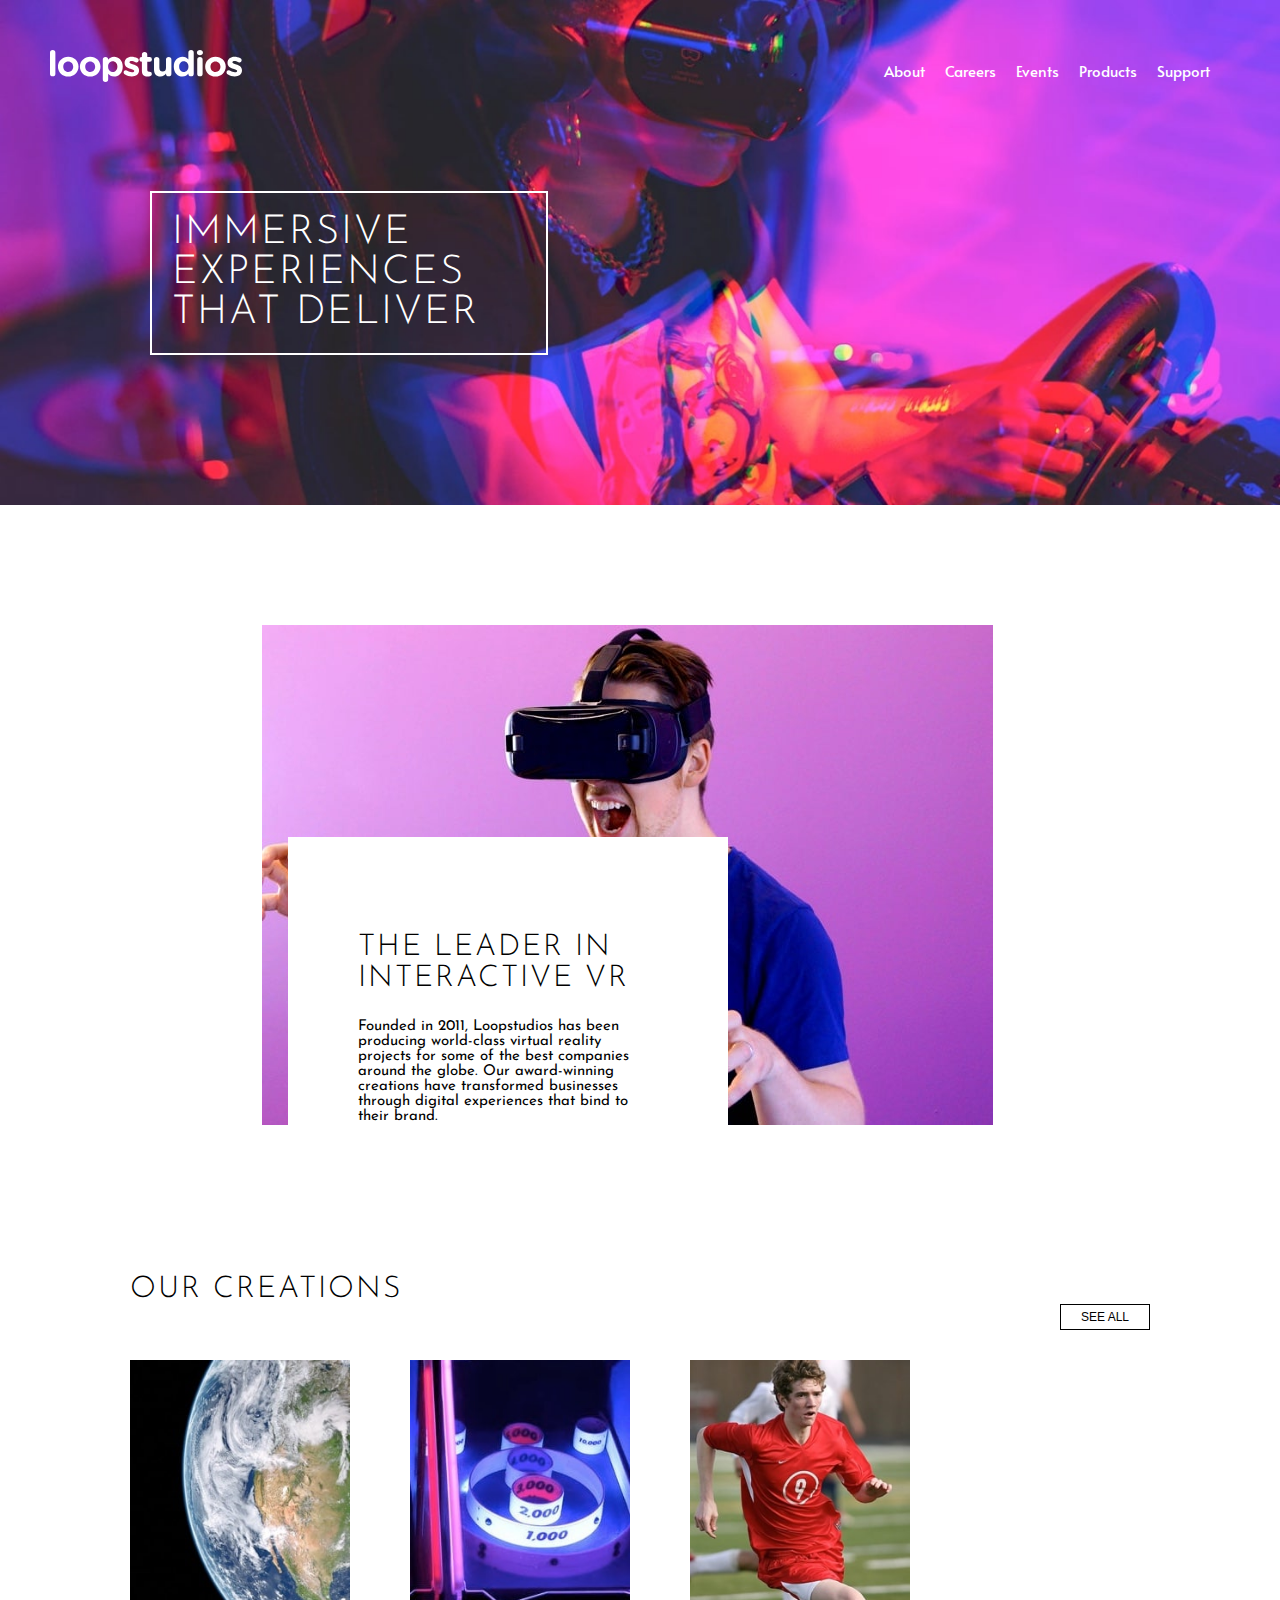
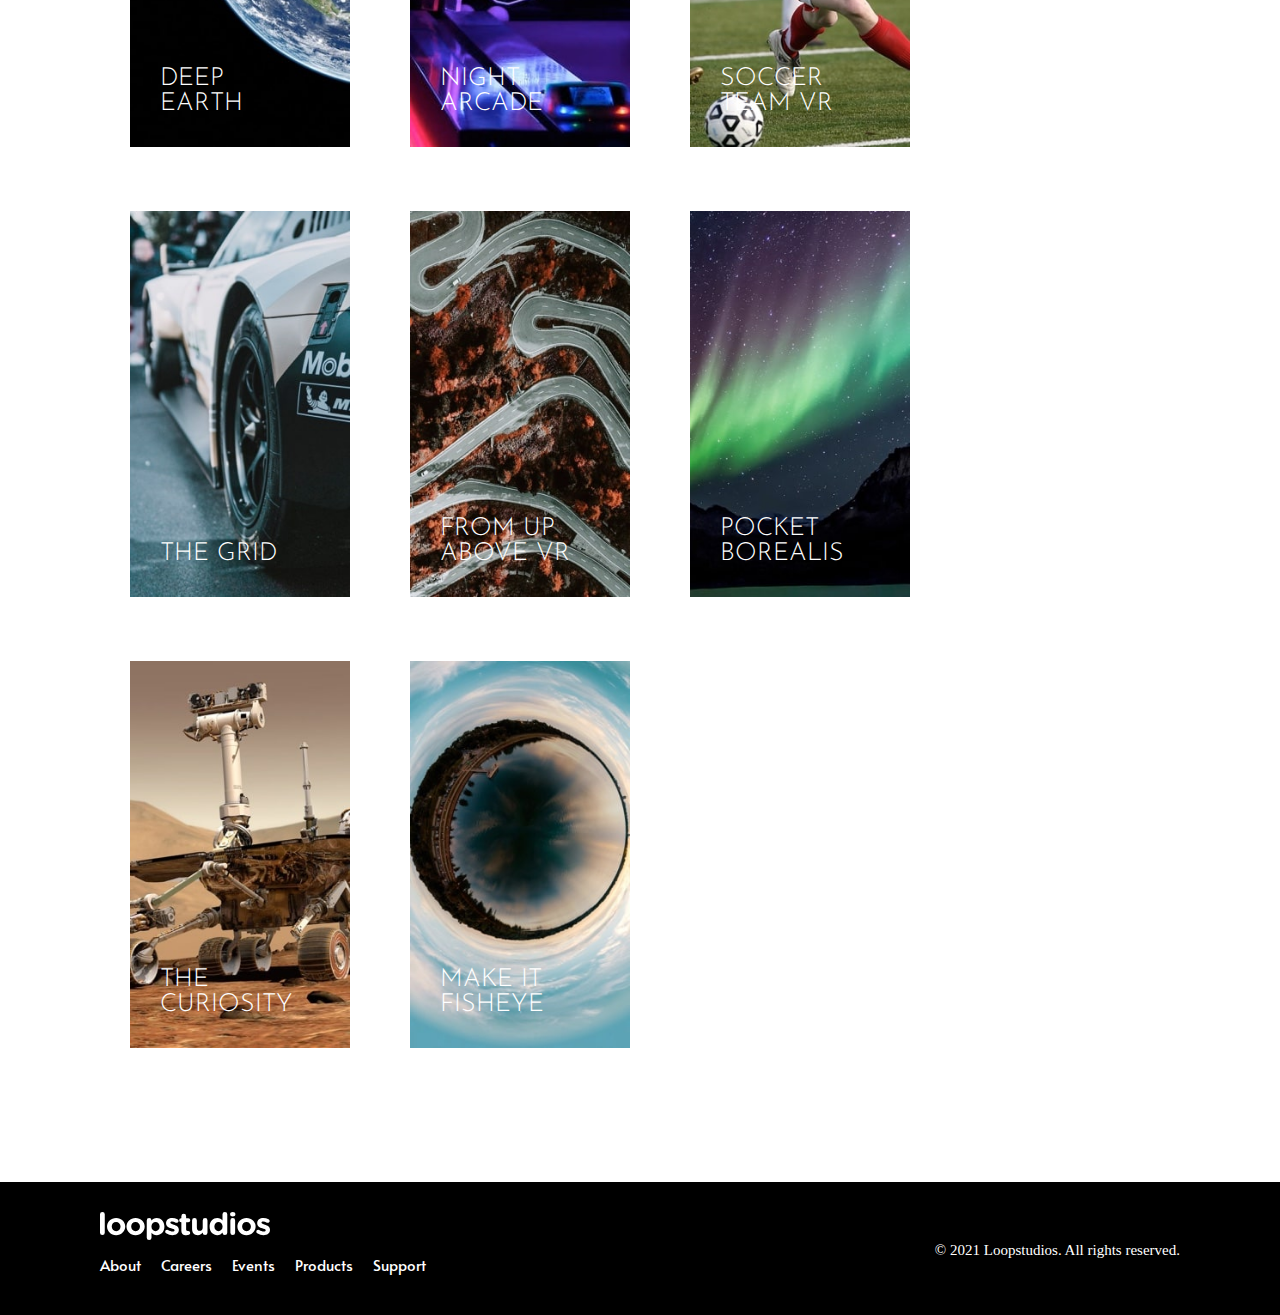
==== landing_page/main/index.html @ ea855089 "Landing page main design done" ====
<!DOCTYPE html>
<html lang="en">

<head>
  <meta charset="UTF-8">
  <meta name="viewport" content="width=device-width, initial-scale=1.0">
  <!-- displays site properly based on user's device -->

  <link rel="icon" type="image/png" sizes="32x32" href="./images/favicon-32x32.png">

  <link rel="stylesheet" href="styles.css">

  <title>Frontend Mentor | Loopstudios landing page</title>

</head>

<body>
  <header class="main-header">
    <nav>
      <div class="header-logo-image-wrapper">
        <img src="../main/images/logo.svg" alt="logo">
      </div>
      <ul>
        <li><a href="#">About</a></li>
        <li><a href="#">Careers</a></li>
        <li><a href="#">Events</a></li>
        <li><a href="#">Products</a></li>
        <li><a href="#">Support</a></li>
      </ul>
    </nav>
    <h1>Immersive experiences that deliver</h1>
  </header>

  <main class="main-main">
    <section class="leader-section">
      <div class="leader-section-image-wrapper">
        <img src="../main/images/desktop/image-interactive.jpg" alt="interactive">
      </div>
      <div class="leader-section-content">
        <h2>The leader in interactive VR</h2>
        <p> Founded in 2011, Loopstudios has been producing world-class virtual reality
          projects for some of the best companies around the globe. Our award-winning
          creations have transformed businesses through digital experiences that bind
          to their brand.
        </p>
      </div>
    </section>

    <section class="creations-section">
      <header class="section-header">
        <h2>Our creations</h2>
        <button>See all</button>
      </header>
      <main>
        <article class="creations-section-article">
          <h3>Deep earth</h3>
          <div class="article-image-wrapper">
            <img src="../main/images/desktop/image-deep-earth.jpg" alt="deep-earth">
          </div>
        </article>
        <article class="creations-section-article">
          <h3>Night arcade</h3>
          <div class="article-image-wrapper">
            <img src="../main/images/desktop/image-night-arcade.jpg" alt="night-arcade">
          </div>
        </article>
        <article class="creations-section-article">
          <h3>Soccer team VR</h3>
          <div class="article-image-wrapper">
            <img src="../main/images/desktop/image-soccer-team.jpg" alt="soccer-team">
          </div>
        </article>
        <article class="creations-section-article">
          <h3>The grid</h3>
          <div class="article-image-wrapper">
            <img src="../main/images/desktop/image-grid.jpg" alt="grid">
          </div>
        </article>
        <article class="creations-section-article">
          <h3>From up above VR</h3>
          <div class="article-image-wrapper">
            <img src="../main/images/desktop/image-from-above.jpg" alt="from-above">
          </div>
        </article>
        <article class="creations-section-article">
          <h3>Pocket borealis</h3>
          <div class="article-image-wrapper">
            <img src="../main/images/desktop/image-pocket-borealis.jpg" alt="pocket-borealis">
          </div>
        </article>
        <article class="creations-section-article">
          <h3>The curiosity</h3>
          <div class="article-image-wrapper">
            <img src="../main/images/desktop/image-curiosity.jpg" alt="image-curiosity">
          </div>
        </article>
        <article class="creations-section-article">
          <h3>Make it fisheye</h3>
          <div class="article-image-wrapper">
            <img src="../main/images/desktop/image-fisheye.jpg" alt="fisheye">
          </div>
        </article>
      </main>
    </section>
  </main>

  <footer>
    <div class="footer-left">
      <div class="footer-logo-image-wrapper">
        <img src="../main/images/logo.svg" alt="logo">
      </div>
      <nav>
        <ul>
          <li><a href="#">About</a></li>
          <li><a href="#">Careers</a></li>
          <li><a href="#">Events</a></li>
          <li><a href="#">Products</a></li>
          <li><a href="#">Support</a></li>
        </ul>
      </nav>
    </div>

    <div class="footer-right">
      <ul>
        <li><i class="fa-brands fa-facebook-square"></i></li>
        <li><i class="fa-brands fa-twitter"></i></li>
        <li><i class="fa-brands fa-pinterest"></i></li>
        <li><i class="fa-brands fa-instagram"></i></li>
      </ul>
      <p>© 2021 Loopstudios. All rights reserved.</p>
    </div>

  </footer>

</body>

</html>
---- landing_page/main/styles.css ----
@import url('https://fonts.googleapis.com/css2?family=Alata&family=Josefin+Sans:wght@300&display=swap');

body {
    font-size: 15px;
    margin: 0;
}

.main-main {
    margin: 100px;
}

/* HEADER */

.main-header {
    background-image: url('../main/images/desktop/image-hero.jpg');
    background-repeat: no-repeat;
    background-size: cover;
    color: #ffffff;
    padding: 50px;
}

nav {
    display: flex;
    justify-content: space-between;
    font-family: 'Alata', sans-serif;
}

nav ul {
    margin: 0;
    list-style-type: none;
    display: flex;
    padding: 0;
}

nav ul li {
    padding: 10px 20px 10px 0;
}

nav ul li a {
    text-decoration: none;
    color: #ffffff;
}

.main-header h1 {
    width: 30%;
    margin: 100px;
    padding: 20px;
    border: 2px solid #ffffff;
    font-family: 'Josefin Sans', sans-serif;
    font-size: 40px;
    font-weight: 300;
    text-transform: uppercase;
    letter-spacing: 2px;
}


/* LEADER SECTION */

.leader-section {
    display: flex;
    align-items: end;
    position: relative;
    width: 70%;
    margin: 120px auto;
}

.leader-section-content {
    padding: 70px;
    font-family: 'Josefin Sans', sans-serif;
    width: 300px;
    background-color: #ffffff;
    position: absolute;
    right: 290px;
    bottom: -80px;
}

.leader-section-content h2 {
    text-transform: uppercase;
    letter-spacing: 2px;
    font-size: 30px;
    font-weight: 300;
}

/* CREATIONS SECTION */

.section-header {
    display: flex;
    justify-content: space-between;
    margin: 0 30px;
}

.section-header h2 {
    font-family: 'Josefin Sans', sans-serif;
    text-transform: uppercase;
    letter-spacing: 2px;
    font-size: 30px;
    font-weight: 300;
    justify-content: space-between;
}

.section-header button {
    padding: 5px 20px;
    border: 1px solid #000000;
    background: #ffffff;
    text-transform: uppercase;
    font-size: 12px;
    outline: none;
    align-self: flex-end;
}

.creations-section main {
    display: flex;
    flex-wrap: wrap;
    justify-content: flex-start;
}

.creations-section-article {
    margin: 30px;
    position: relative;
}

.creations-section-article h3 {
    font-family: 'Josefin Sans', sans-serif;
    font-weight: 300;
    font-size: 25px;
    position: absolute;
    left: 30px;
    bottom: 10px;
    color: #ffffff;
    text-transform: uppercase;
    width: 70%;
}

.article-image-wrapper {
    width: 220px;
}

.article-image-wrapper img {
    width: 100%;
}


/* FOOTER */

footer {
    display: flex;
    justify-content: space-between;
    background-color: hsl(0, 0%, 0%);
    color: hsl(0, 0%, 100%);
    padding: 30px 100px;
}

footer ul {
    padding: 0;
    list-style-type: none;
    display: flex;
}

ul li i {
    color: #ffffff;
}

.footer-logo-image-wrapper {
    width: 170px;
}

.footer-logo-image-wrapper img {
    width: 100%;
}

@media screen and (max-width: 375px) {}
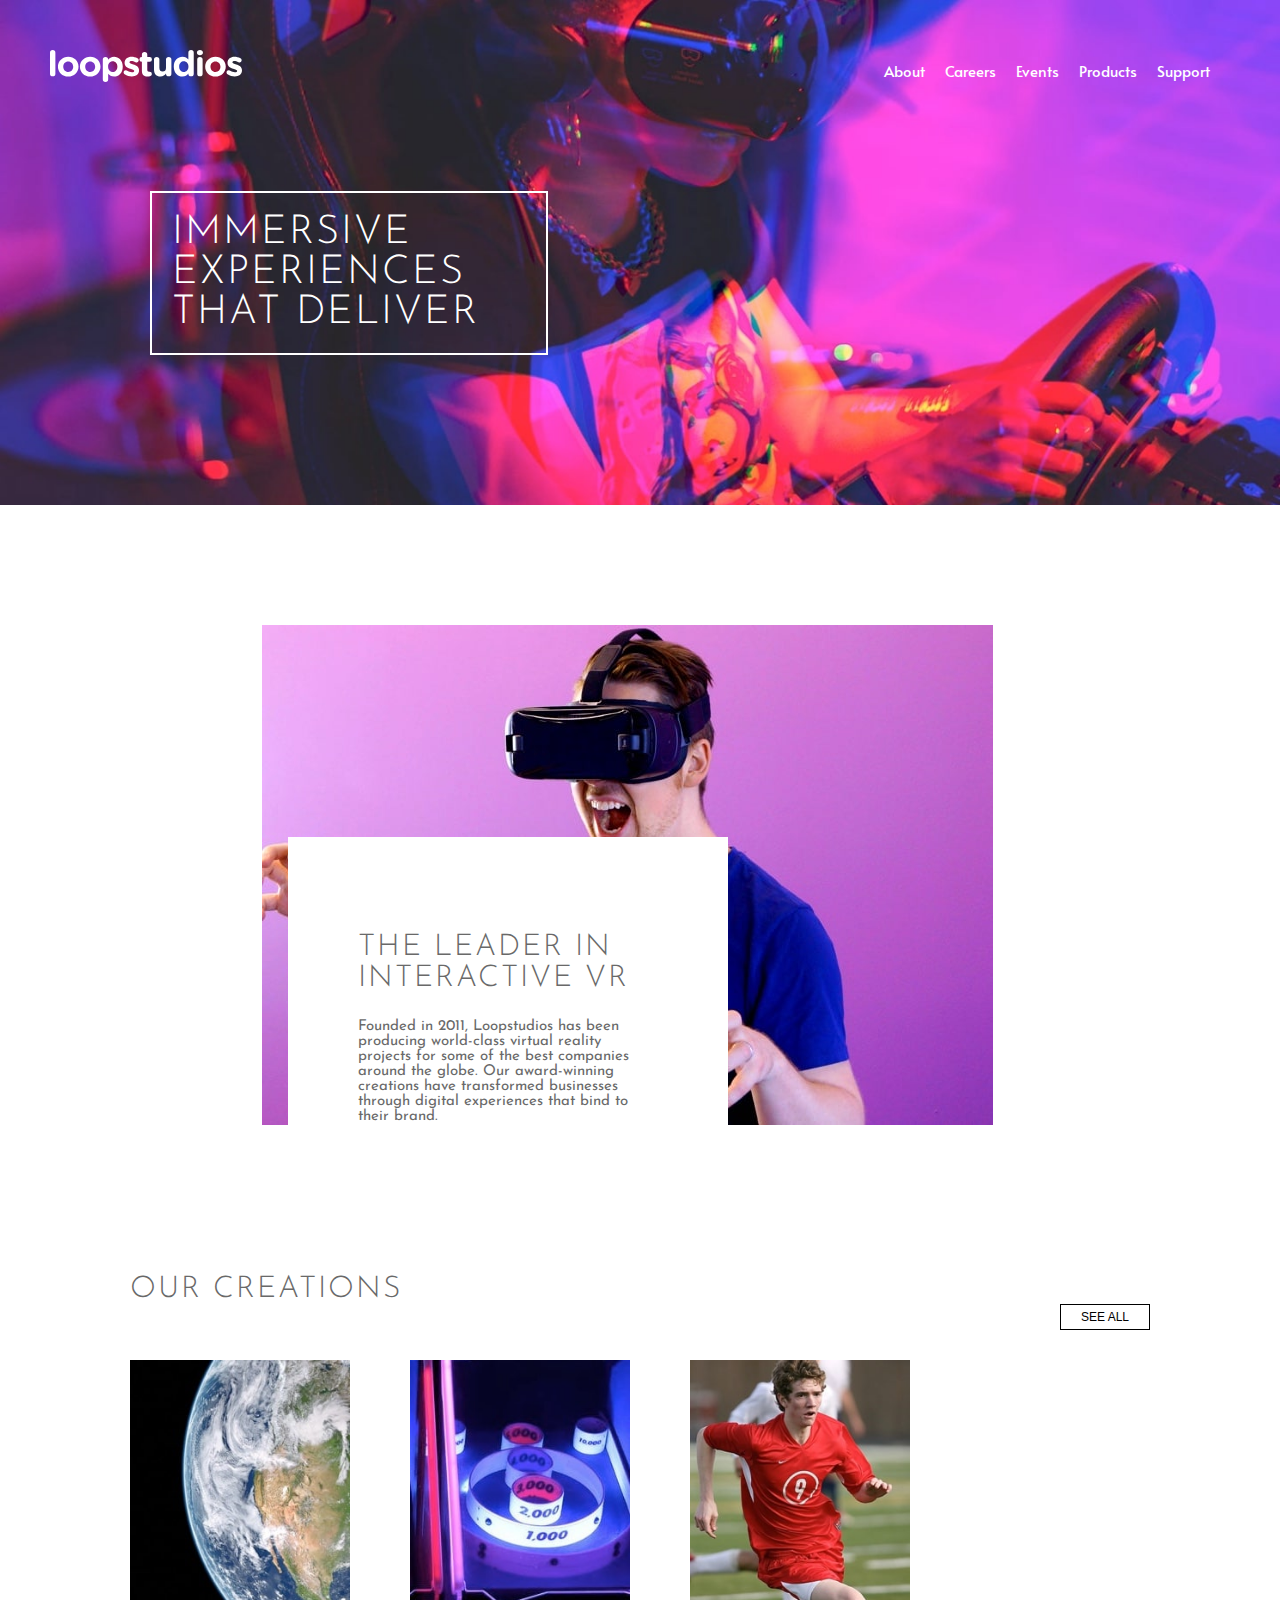
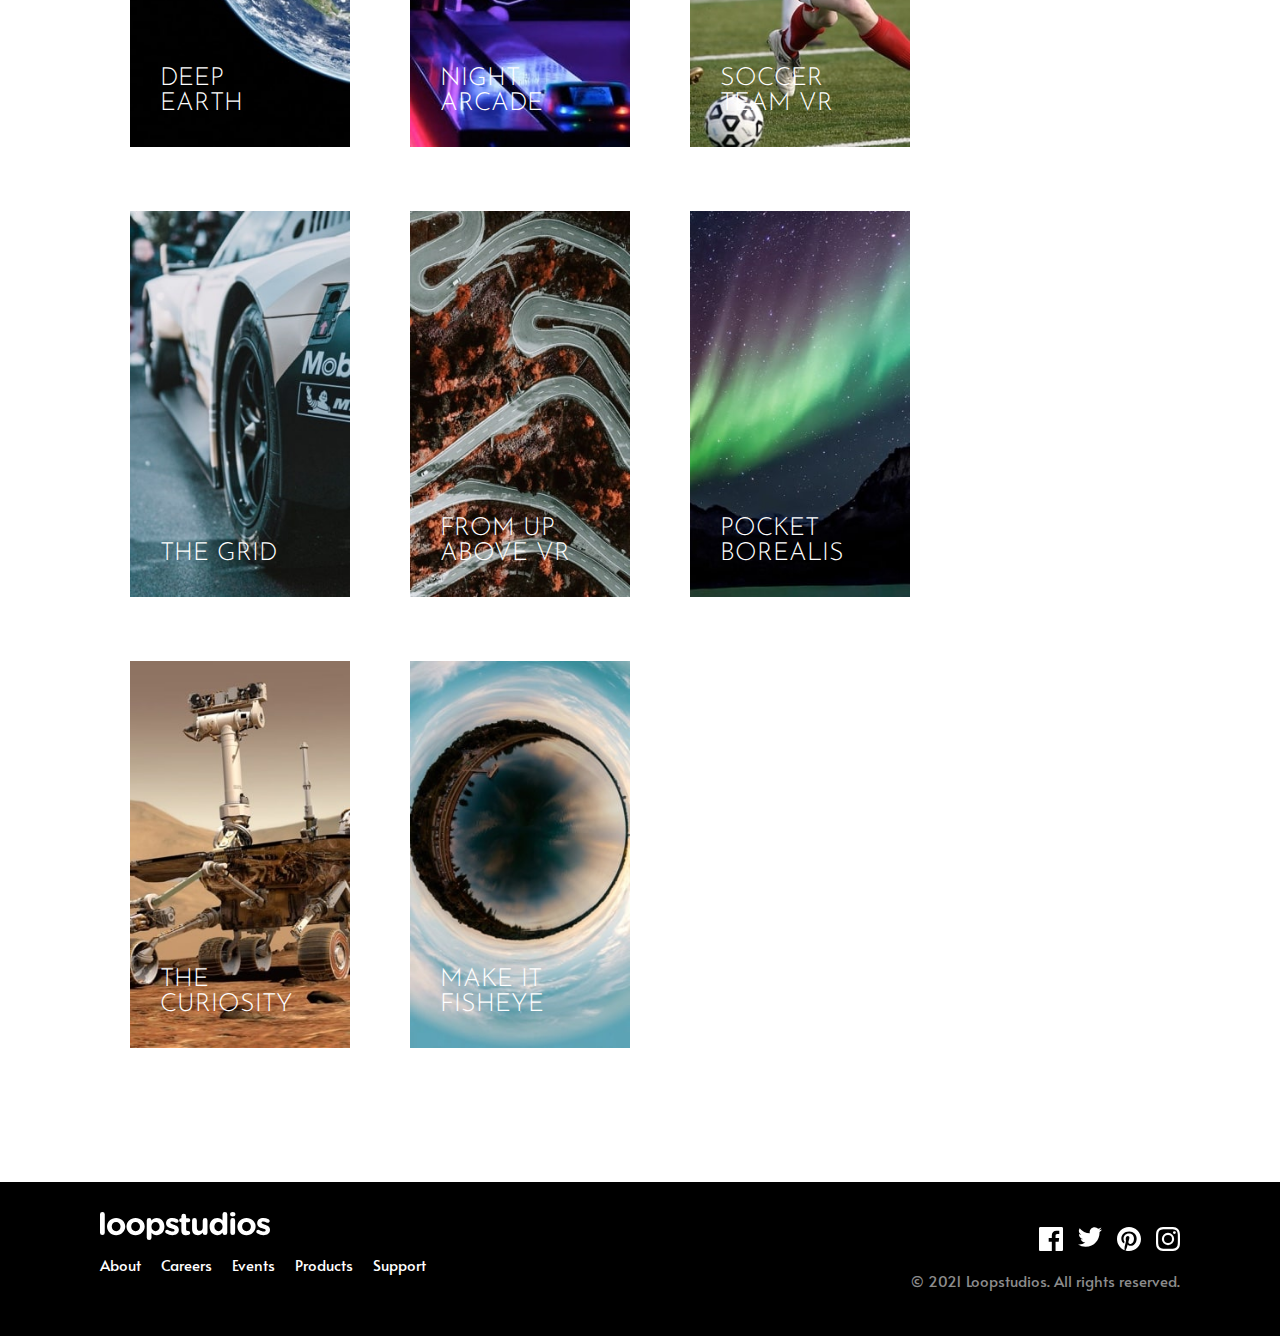
==== commit da26af25: "Desktop design" ====
--- a/landing_page/main/index.html
+++ b/landing_page/main/index.html
@@ -52,6 +52,7 @@
         <button>See all</button>
       </header>
       <main>
+
         <article class="creations-section-article">
           <h3>Deep earth</h3>
           <div class="article-image-wrapper">
@@ -122,10 +123,44 @@
 
     <div class="footer-right">
       <ul>
-        <li><i class="fa-brands fa-facebook-square"></i></li>
-        <li><i class="fa-brands fa-twitter"></i></li>
-        <li><i class="fa-brands fa-pinterest"></i></li>
-        <li><i class="fa-brands fa-instagram"></i></li>
+        <li>
+          <a href="#">
+            <svg xmlns="http://www.w3.org/2000/svg" width="24" height="24">
+              <path
+                d="M22.675 0H1.325C.593 0 0 .593 0 1.325v21.351C0 23.407.593 24 1.325 24H12.82v-9.294H9.692v-3.622h3.128V8.413c0-3.1 1.893-4.788 4.659-4.788 1.325 0 2.463.099 2.795.143v3.24l-1.918.001c-1.504 0-1.795.715-1.795 1.763v2.313h3.587l-.467 3.622h-3.12V24h6.116c.73 0 1.323-.593 1.323-1.325V1.325C24 .593 23.407 0 22.675 0z"
+                fill="#FFF" fill-rule="nonzero" />
+            </svg>
+          </a>
+        </li>
+        <li>
+          <a href="#">
+            <svg xmlns="http://www.w3.org/2000/svg" width="24" height="20">
+              <path
+                d="M24 2.557a9.83 9.83 0 01-2.828.775A4.932 4.932 0 0023.337.608a9.864 9.864 0 01-3.127 1.195A4.916 4.916 0 0016.616.248c-3.179 0-5.515 2.966-4.797 6.045A13.978 13.978 0 011.671 1.149a4.93 4.93 0 001.523 6.574 4.903 4.903 0 01-2.229-.616c-.054 2.281 1.581 4.415 3.949 4.89a4.935 4.935 0 01-2.224.084 4.928 4.928 0 004.6 3.419A9.9 9.9 0 010 17.54a13.94 13.94 0 007.548 2.212c9.142 0 14.307-7.721 13.995-14.646A10.025 10.025 0 0024 2.557z"
+                fill="#FFF" fill-rule="nonzero" />
+            </svg>
+          </a>
+        </li>
+        <li>
+          <a href="#">
+            <svg xmlns="http://www.w3.org/2000/svg" width="24" height="24">
+              <path
+                d="M12 0C5.373 0 0 5.372 0 12c0 5.084 3.163 9.426 7.627 11.174-.105-.949-.2-2.405.042-3.441.218-.937 1.407-5.965 1.407-5.965s-.359-.719-.359-1.782c0-1.668.967-2.914 2.171-2.914 1.023 0 1.518.769 1.518 1.69 0 1.029-.655 2.568-.994 3.995-.283 1.194.599 2.169 1.777 2.169 2.133 0 3.772-2.249 3.772-5.495 0-2.873-2.064-4.882-5.012-4.882-3.414 0-5.418 2.561-5.418 5.207 0 1.031.397 2.138.893 2.738a.36.36 0 01.083.345l-.333 1.36c-.053.22-.174.267-.402.161-1.499-.698-2.436-2.889-2.436-4.649 0-3.785 2.75-7.262 7.929-7.262 4.163 0 7.398 2.967 7.398 6.931 0 4.136-2.607 7.464-6.227 7.464-1.216 0-2.359-.631-2.75-1.378l-.748 2.853c-.271 1.043-1.002 2.35-1.492 3.146C9.57 23.812 10.763 24 12 24c6.627 0 12-5.373 12-12 0-6.628-5.373-12-12-12z"
+                fill="#FFF" fill-rule="nonzero" />
+            </svg>
+          </a>
+
+        </li>
+        <li>
+          <a href="#">
+            <svg xmlns="http://www.w3.org/2000/svg" width="24" height="24">
+              <path
+                d="M12 2.163c3.204 0 3.584.012 4.85.07 3.252.148 4.771 1.691 4.919 4.919.058 1.265.069 1.645.069 4.849 0 3.205-.012 3.584-.069 4.849-.149 3.225-1.664 4.771-4.919 4.919-1.266.058-1.644.07-4.85.07-3.204 0-3.584-.012-4.849-.07-3.26-.149-4.771-1.699-4.919-4.92-.058-1.265-.07-1.644-.07-4.849 0-3.204.013-3.583.07-4.849.149-3.227 1.664-4.771 4.919-4.919 1.266-.057 1.645-.069 4.849-.069zM12 0C8.741 0 8.333.014 7.053.072 2.695.272.273 2.69.073 7.052.014 8.333 0 8.741 0 12c0 3.259.014 3.668.072 4.948.2 4.358 2.618 6.78 6.98 6.98C8.333 23.986 8.741 24 12 24c3.259 0 3.668-.014 4.948-.072 4.354-.2 6.782-2.618 6.979-6.98.059-1.28.073-1.689.073-4.948 0-3.259-.014-3.667-.072-4.947-.196-4.354-2.617-6.78-6.979-6.98C15.668.014 15.259 0 12 0zm0 5.838a6.162 6.162 0 100 12.324 6.162 6.162 0 000-12.324zM12 16a4 4 0 110-8 4 4 0 010 8zm6.406-11.845a1.44 1.44 0 100 2.881 1.44 1.44 0 000-2.881z"
+                fill="#FFF" fill-rule="nonzero" />
+            </svg>
+          </a>
+
+        </li>
       </ul>
       <p>© 2021 Loopstudios. All rights reserved.</p>
     </div>
--- a/landing_page/main/styles.css
+++ b/landing_page/main/styles.css
@@ -15,7 +15,7 @@
     background-image: url('../main/images/desktop/image-hero.jpg');
     background-repeat: no-repeat;
     background-size: cover;
-    color: #ffffff;
+    color: hsl(0, 0%, 100%);
     padding: 50px;
 }
 
@@ -23,6 +23,7 @@
     display: flex;
     justify-content: space-between;
     font-family: 'Alata', sans-serif;
+    font-weight: 400;
 }
 
 nav ul {
@@ -38,14 +39,14 @@
 
 nav ul li a {
     text-decoration: none;
-    color: #ffffff;
+    color: hsl(0, 0%, 100%);
 }
 
 .main-header h1 {
     width: 30%;
     margin: 100px;
     padding: 20px;
-    border: 2px solid #ffffff;
+    border: 2px solid hsl(0, 0%, 100%);
     font-family: 'Josefin Sans', sans-serif;
     font-size: 40px;
     font-weight: 300;
@@ -62,13 +63,14 @@
     position: relative;
     width: 70%;
     margin: 120px auto;
+    color: hsl(0, 0%, 41%);
 }
 
 .leader-section-content {
     padding: 70px;
     font-family: 'Josefin Sans', sans-serif;
     width: 300px;
-    background-color: #ffffff;
+    background-color: hsl(0, 0%, 100%);
     position: absolute;
     right: 290px;
     bottom: -80px;
@@ -87,6 +89,7 @@
     display: flex;
     justify-content: space-between;
     margin: 0 30px;
+    color: hsl(0, 0%, 41%);
 }
 
 .section-header h2 {
@@ -100,8 +103,8 @@
 
 .section-header button {
     padding: 5px 20px;
-    border: 1px solid #000000;
-    background: #ffffff;
+    border: 1px solid hsl(0, 0%, 0%);
+    background: hsl(0, 0%, 100%);
     text-transform: uppercase;
     font-size: 12px;
     outline: none;
@@ -126,7 +129,7 @@
     position: absolute;
     left: 30px;
     bottom: 10px;
-    color: #ffffff;
+    color: hsl(0, 0%, 100%);
     text-transform: uppercase;
     width: 70%;
 }
@@ -143,6 +146,8 @@
 /* FOOTER */
 
 footer {
+    font-family: 'Josefin Sans', sans-serif;
+
     display: flex;
     justify-content: space-between;
     background-color: hsl(0, 0%, 0%);
@@ -150,14 +155,15 @@
     padding: 30px 100px;
 }
 
-footer ul {
+.footer-right ul {
     padding: 0;
     list-style-type: none;
     display: flex;
+    justify-content: flex-end;
 }
 
 ul li i {
-    color: #ffffff;
+    color: hsl(0, 0%, 100%);
 }
 
 .footer-logo-image-wrapper {
@@ -168,4 +174,15 @@
     width: 100%;
 }
 
+.footer-right ul li {
+    padding-left: 15px;
+}
+
+.footer-right p {
+    color: hsl(0, 0%, 55%);
+    font-family: 'Alata', sans-serif;
+    font-weight: 400;
+}
+
+
 @media screen and (max-width: 375px) {}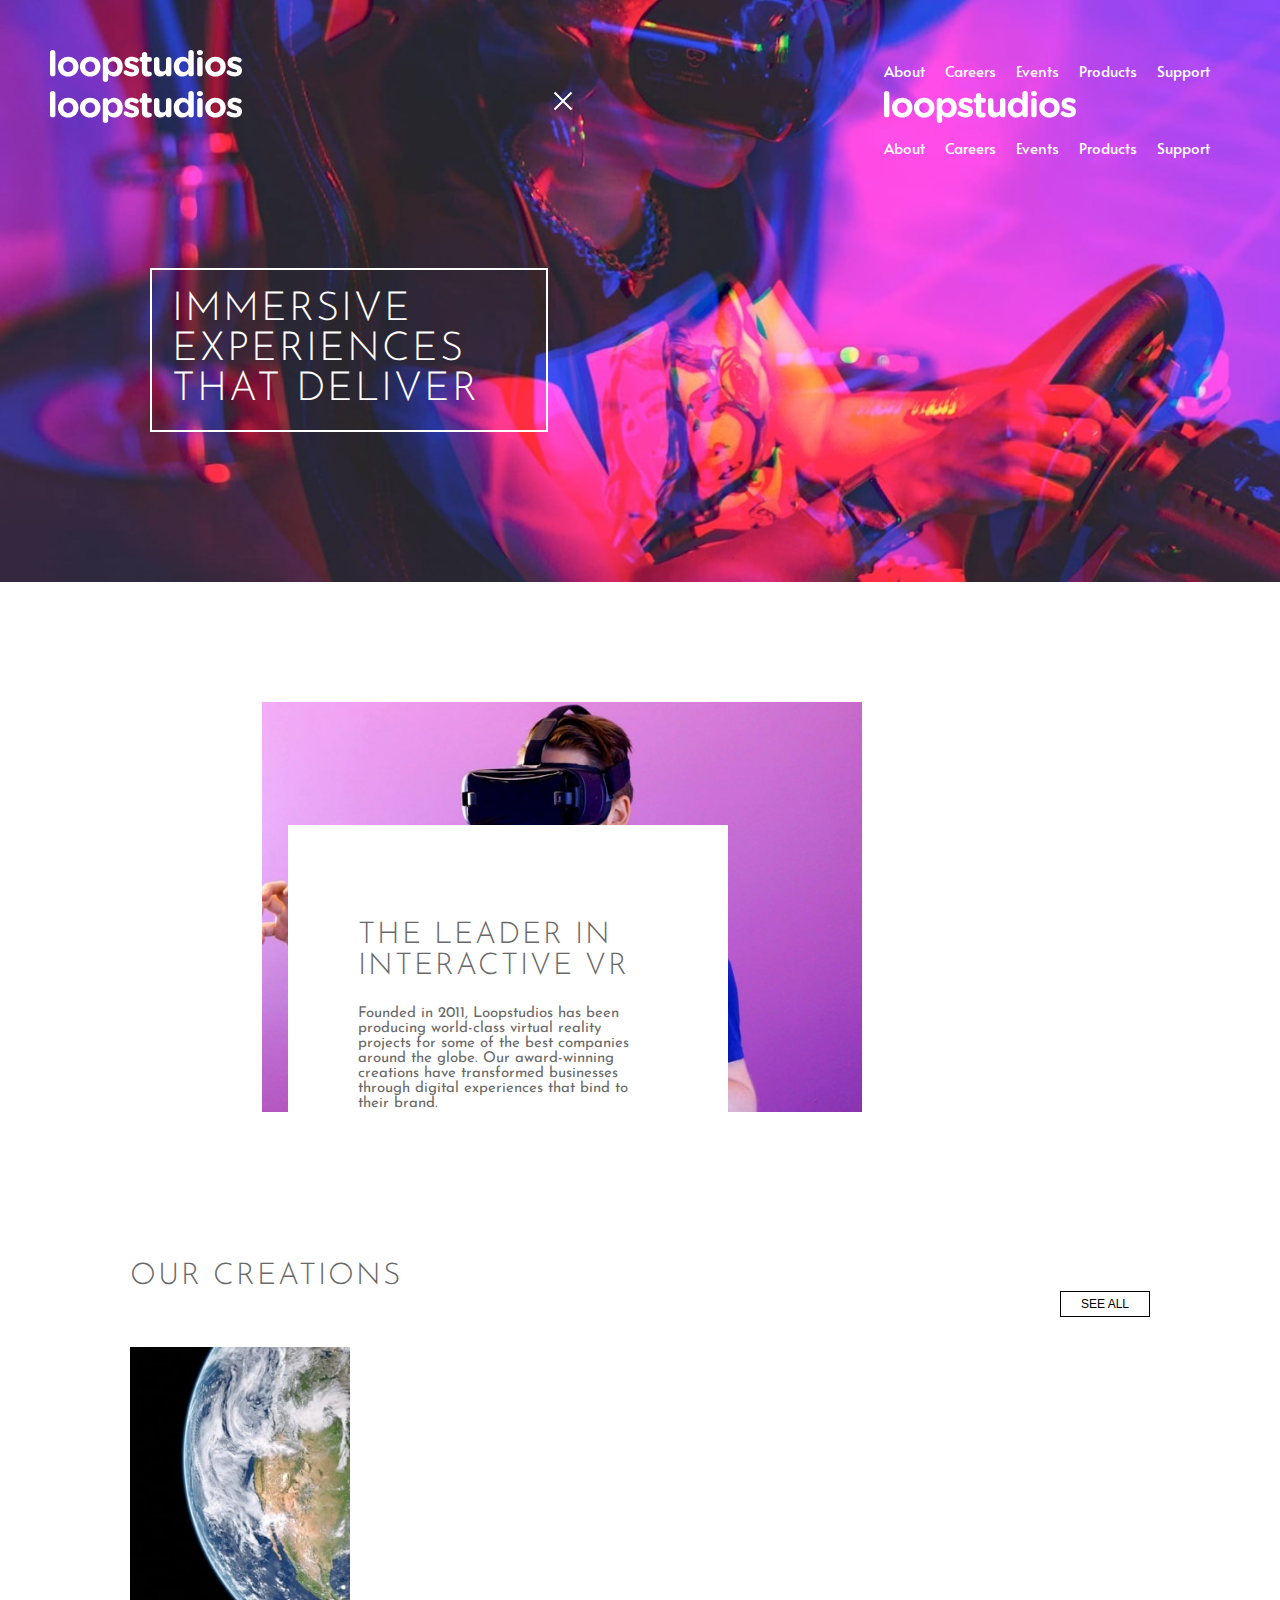
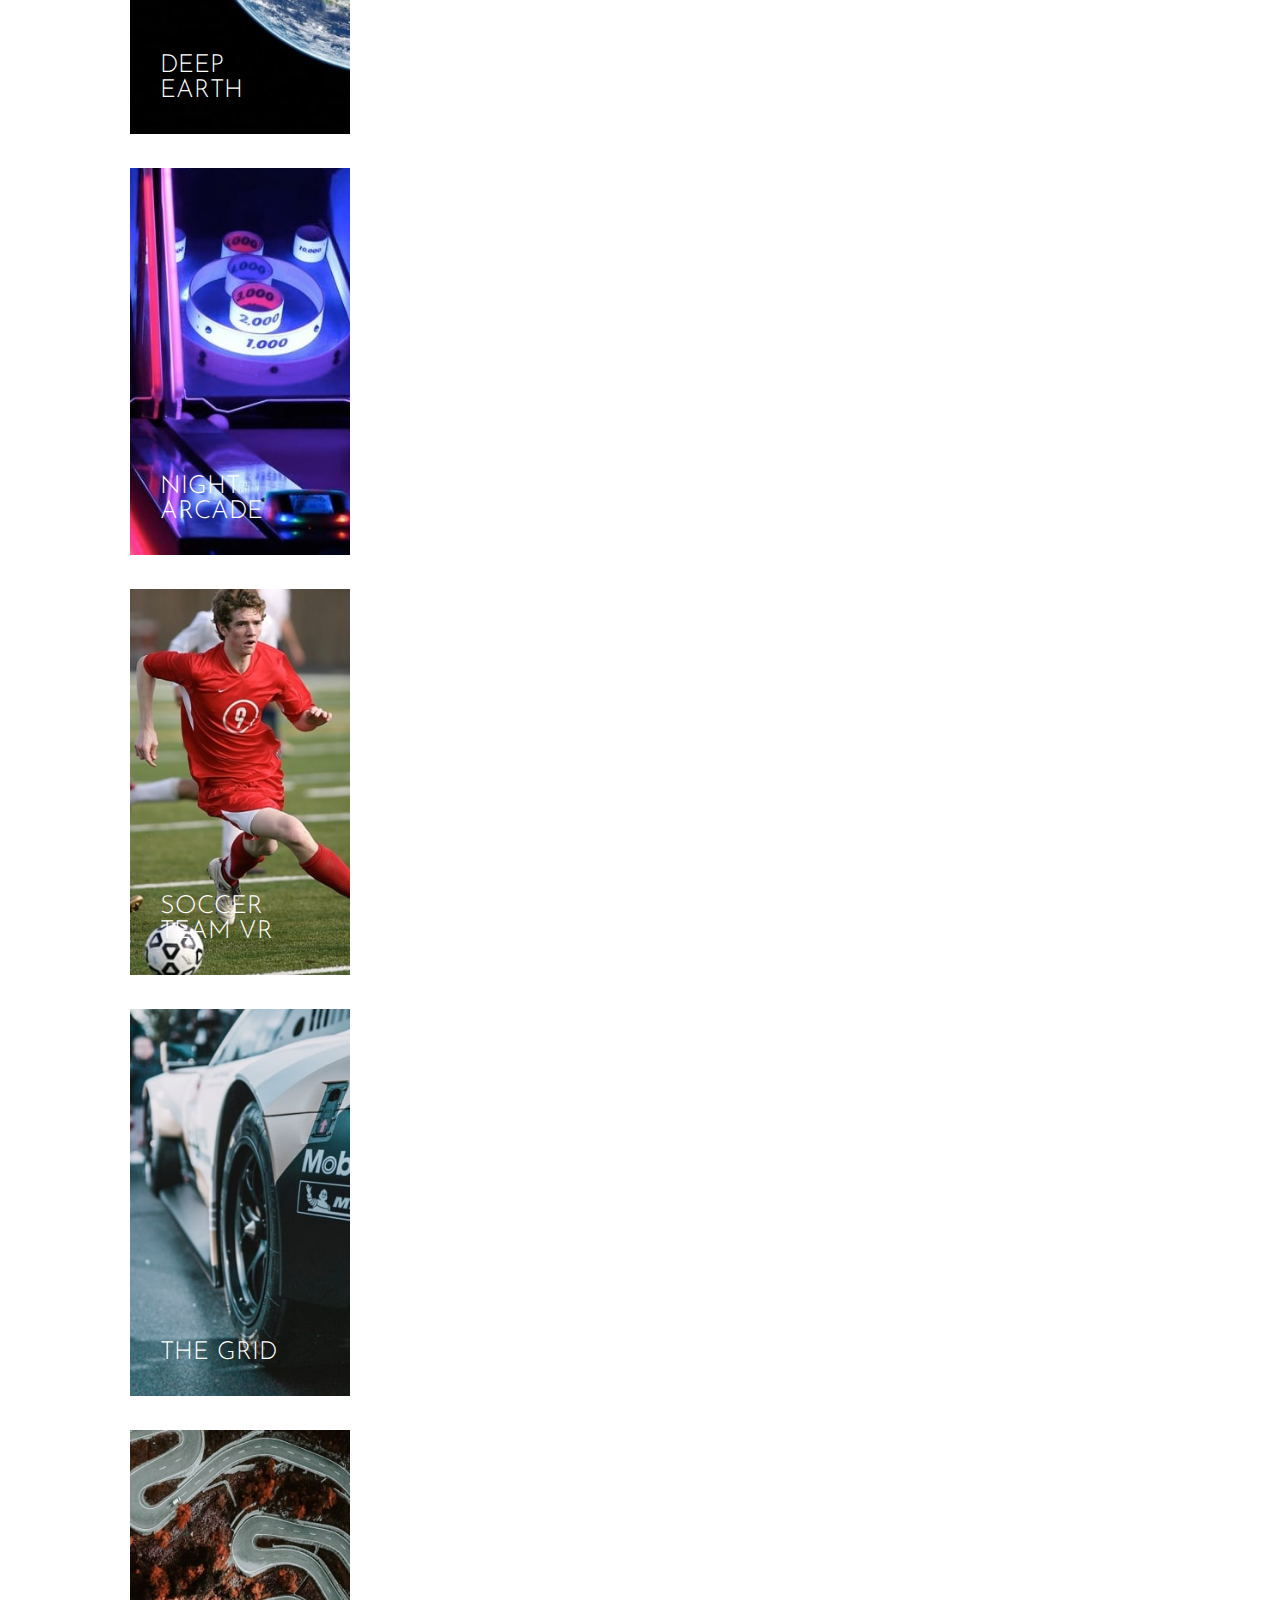
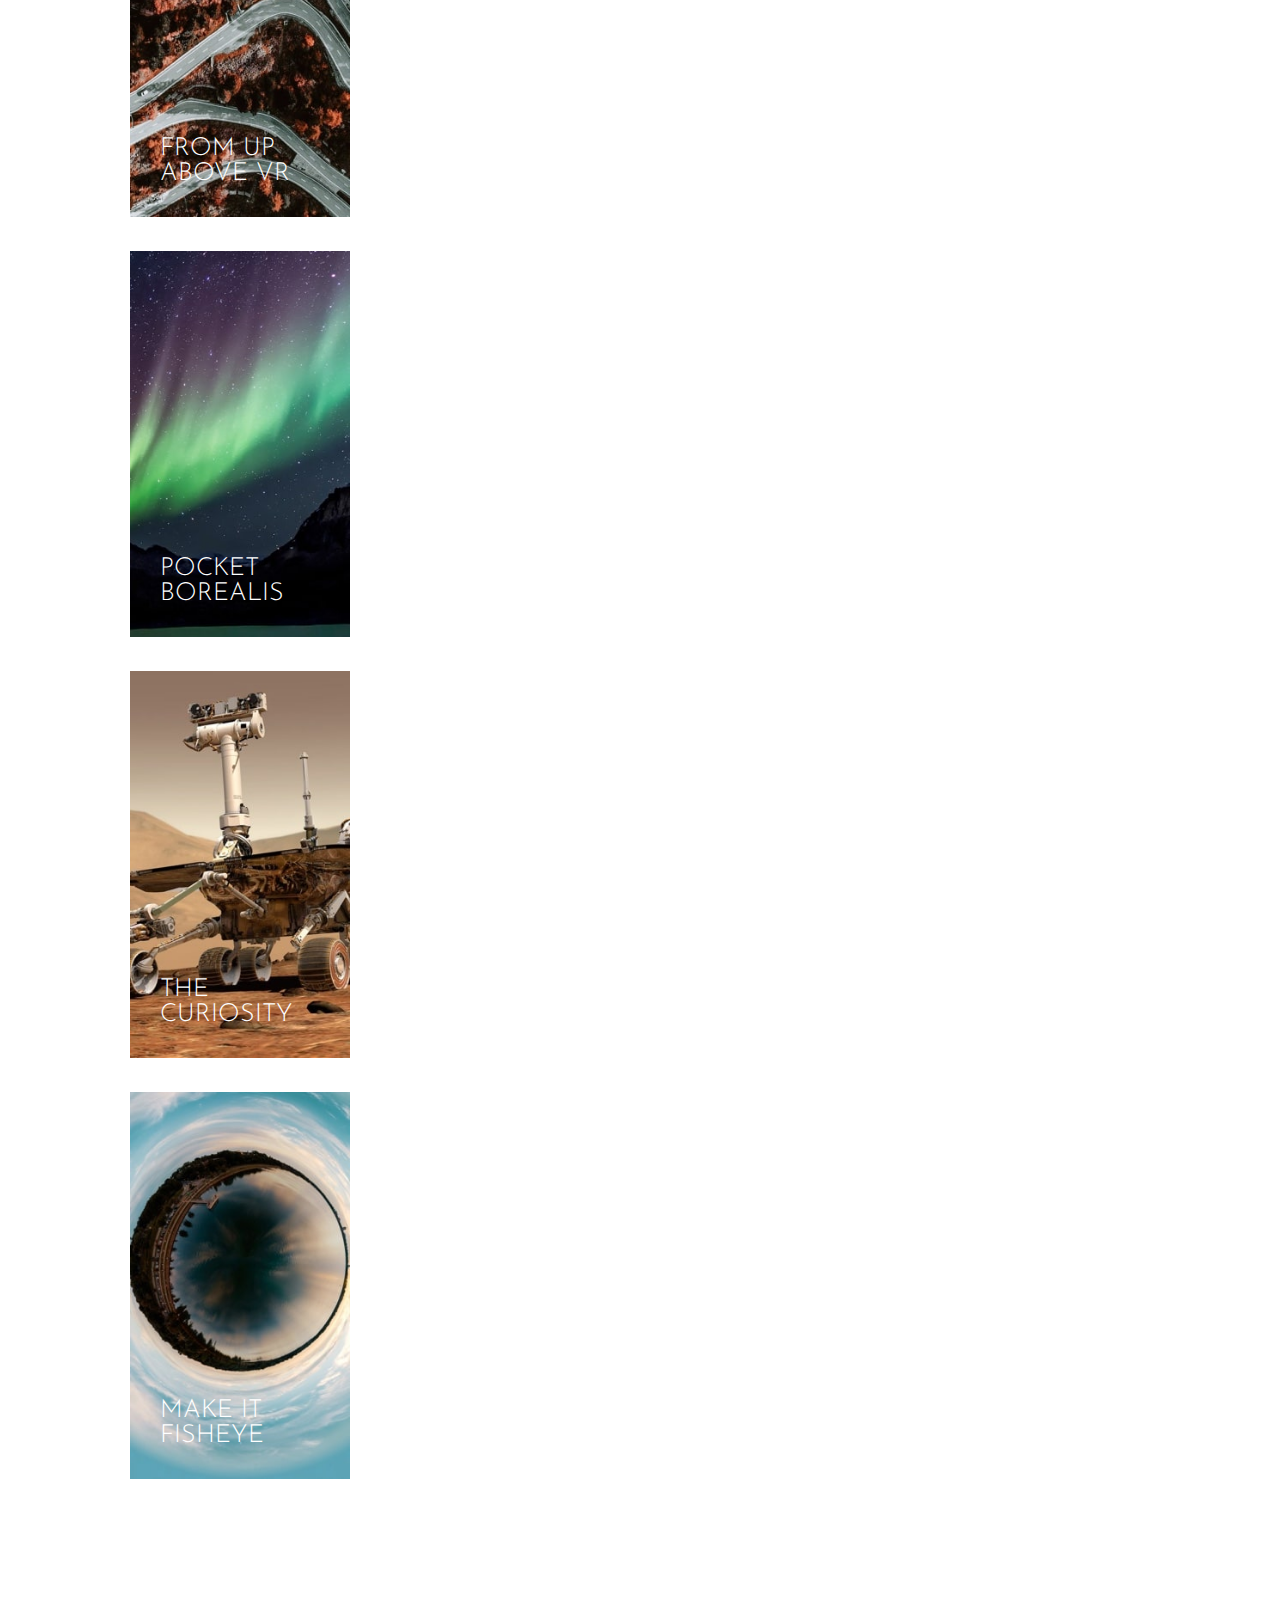
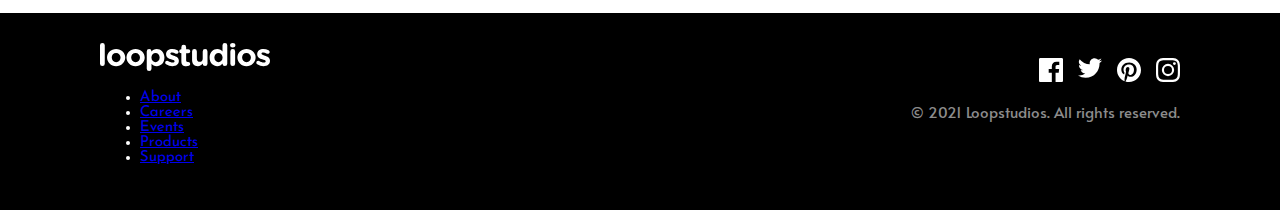
==== commit 905eeb1a: "Mobile design ready" ====
--- a/landing_page/main/index.html
+++ b/landing_page/main/index.html
@@ -16,7 +16,7 @@
 
 <body>
   <header class="main-header">
-    <nav>
+    <nav class="nav-desktop">
       <div class="header-logo-image-wrapper">
         <img src="../main/images/logo.svg" alt="logo">
       </div>
@@ -28,6 +28,48 @@
         <li><a href="#">Support</a></li>
       </ul>
     </nav>
+
+    <nav class="nav-mobile">
+      <div class="header-logo-image-wrapper">
+        <img src="../main/images/logo.svg" alt="logo">
+      </div>
+
+      <div class="hamburger">
+        <svg xmlns="http://www.w3.org/2000/svg" width="24" height="16">
+          <g fill="#FFF" fill-rule="evenodd">
+            <path d="M0 0h24v2H0zM0 7h24v2H0zM0 14h24v2H0z" />
+          </g>
+        </svg>
+      </div>
+
+      <div class="exit">
+        <svg xmlns="http://www.w3.org/2000/svg" width="20" height="20">
+          <path
+            d="M17.778.808l1.414 1.414L11.414 10l7.778 7.778-1.414 1.414L10 11.414l-7.778 7.778-1.414-1.414L8.586 10 .808 2.222 2.222.808 10 8.586 17.778.808z"
+            fill="#FFF" fill-rule="evenodd" />
+        </svg>
+      </div>
+
+      <div class="nav-mobile-content">
+
+        <div class="nav-mobile-header-container">
+          <div class="header-logo-image-wrapper">
+            <img src="../main/images/logo.svg" alt="logo">
+          </div>
+        </div>
+
+        <ul>
+          <li><a href="#">About</a></li>
+          <li><a href="#">Careers</a></li>
+          <li><a href="#">Events</a></li>
+          <li><a href="#">Products</a></li>
+          <li><a href="#">Support</a></li>
+        </ul>
+      </div>
+
+
+    </nav>
+
     <h1>Immersive experiences that deliver</h1>
   </header>
 
@@ -49,59 +91,146 @@
     <section class="creations-section">
       <header class="section-header">
         <h2>Our creations</h2>
-        <button>See all</button>
+        <button class="see-btn">See all</button>
       </header>
       <main>
 
-        <article class="creations-section-article">
-          <h3>Deep earth</h3>
-          <div class="article-image-wrapper">
-            <img src="../main/images/desktop/image-deep-earth.jpg" alt="deep-earth">
-          </div>
-        </article>
-        <article class="creations-section-article">
-          <h3>Night arcade</h3>
-          <div class="article-image-wrapper">
-            <img src="../main/images/desktop/image-night-arcade.jpg" alt="night-arcade">
-          </div>
-        </article>
-        <article class="creations-section-article">
-          <h3>Soccer team VR</h3>
-          <div class="article-image-wrapper">
-            <img src="../main/images/desktop/image-soccer-team.jpg" alt="soccer-team">
-          </div>
-        </article>
-        <article class="creations-section-article">
-          <h3>The grid</h3>
-          <div class="article-image-wrapper">
-            <img src="../main/images/desktop/image-grid.jpg" alt="grid">
-          </div>
-        </article>
-        <article class="creations-section-article">
-          <h3>From up above VR</h3>
-          <div class="article-image-wrapper">
-            <img src="../main/images/desktop/image-from-above.jpg" alt="from-above">
-          </div>
-        </article>
-        <article class="creations-section-article">
-          <h3>Pocket borealis</h3>
-          <div class="article-image-wrapper">
-            <img src="../main/images/desktop/image-pocket-borealis.jpg" alt="pocket-borealis">
-          </div>
-        </article>
-        <article class="creations-section-article">
-          <h3>The curiosity</h3>
-          <div class="article-image-wrapper">
-            <img src="../main/images/desktop/image-curiosity.jpg" alt="image-curiosity">
-          </div>
-        </article>
-        <article class="creations-section-article">
-          <h3>Make it fisheye</h3>
-          <div class="article-image-wrapper">
-            <img src="../main/images/desktop/image-fisheye.jpg" alt="fisheye">
-          </div>
-        </article>
+        <div class="articles-desktop">
+          <article class="creations-section-article">
+            <a href="#">
+              <h3>Deep earth</h3>
+              <div class="article-image-wrapper">
+                <img src="../main/images/desktop/image-deep-earth.jpg" alt="deep-earth">
+              </div>
+            </a>
+          </article>
+          <article class="creations-section-article">
+            <a href="#">
+              <h3>Night arcade</h3>
+              <div class="article-image-wrapper">
+                <img src="../main/images/desktop/image-night-arcade.jpg" alt="night-arcade">
+              </div>
+            </a>
+          </article>
+          <article class="creations-section-article">
+            <a href="#">
+              <h3>Soccer team VR</h3>
+              <div class="article-image-wrapper">
+                <img src="../main/images/desktop/image-soccer-team.jpg" alt="soccer-team">
+              </div>
+            </a>
+          </article>
+          <article class="creations-section-article">
+            <a href="#">
+              <h3>The grid</h3>
+              <div class="article-image-wrapper">
+                <img src="../main/images/desktop/image-grid.jpg" alt="grid">
+              </div>
+            </a>
+          </article>
+          <article class="creations-section-article">
+            <a href="#">
+              <h3>From up above VR</h3>
+              <div class="article-image-wrapper">
+                <img src="../main/images/desktop/image-from-above.jpg" alt="from-above">
+              </div>
+            </a>
+          </article>
+          <article class="creations-section-article">
+            <a href="#">
+              <h3>Pocket borealis</h3>
+              <div class="article-image-wrapper">
+                <img src="../main/images/desktop/image-pocket-borealis.jpg" alt="pocket-borealis">
+              </div>
+            </a>
+          </article>
+          <article class="creations-section-article">
+            <a href="#">
+              <h3>The curiosity</h3>
+              <div class="article-image-wrapper">
+                <img src="../main/images/desktop/image-curiosity.jpg" alt="image-curiosity">
+              </div>
+            </a>
+          </article>
+          <article class="creations-section-article">
+            <a href="#">
+              <h3>Make it fisheye</h3>
+              <div class="article-image-wrapper">
+                <img src="../main/images/desktop/image-fisheye.jpg" alt="fisheye">
+              </div>
+            </a>
+          </article>
+        </div>
+
+        <div class="articles-mobile">
+          <article class="creations-section-article">
+            <a href="#">
+              <h3>Deep earth</h3>
+              <div class="article-image-wrapper">
+                <img src="../main/images/mobile/image-deep-earth.jpg" alt="deep-earth">
+              </div>
+            </a>
+          </article>
+          <article class="creations-section-article">
+            <a href="#">
+              <h3>Night arcade</h3>
+              <div class="article-image-wrapper">
+                <img src="../main/images/mobile/image-night-arcade.jpg" alt="night-arcade">
+              </div>
+            </a>
+          </article>
+          <article class="creations-section-article">
+            <a href="#">
+              <h3>Soccer team VR</h3>
+              <div class="article-image-wrapper">
+                <img src="../main/images/mobile/image-soccer-team.jpg" alt="soccer-team">
+              </div>
+            </a>
+          </article>
+          <article class="creations-section-article">
+            <a href="#">
+              <h3>The grid</h3>
+              <div class="article-image-wrapper">
+                <img src="../main/images/mobile/image-grid.jpg" alt="grid">
+              </div>
+            </a>
+          </article>
+          <article class="creations-section-article">
+            <a href="#">
+              <h3>From up above VR</h3>
+              <div class="article-image-wrapper">
+                <img src="../main/images/mobile/image-from-above.jpg" alt="from-above">
+              </div>
+            </a>
+          </article>
+          <article class="creations-section-article">
+            <a href="#">
+              <h3>Pocket borealis</h3>
+              <div class="article-image-wrapper">
+                <img src="../main/images/mobile/image-pocket-borealis.jpg" alt="pocket-borealis">
+              </div>
+            </a>
+          </article>
+          <article class="creations-section-article">
+            <a href="#">
+              <h3>The curiosity</h3>
+              <div class="article-image-wrapper">
+                <img src="../main/images/mobile/image-curiosity.jpg" alt="image-curiosity">
+              </div>
+            </a>
+          </article>
+          <article class="creations-section-article">
+            <a href="#">
+              <h3>Make it fisheye</h3>
+              <div class="article-image-wrapper">
+                <img src="../main/images/mobile/image-fisheye.jpg" alt="fisheye">
+              </div>
+            </a>
+          </article>
+        </div>
       </main>
+
+      <button class="btn-see-mobile">See all</button>
     </section>
   </main>
 
--- a/landing_page/main/styles.css
+++ b/landing_page/main/styles.css
@@ -19,28 +19,49 @@
     padding: 50px;
 }
 
-nav {
+.hamburger {
+    display: none;
+}
+
+.nav-mobile {
+    display: none;
+}
+
+.nav-desktop, .nav-mobile {
     display: flex;
     justify-content: space-between;
     font-family: 'Alata', sans-serif;
     font-weight: 400;
 }
 
-nav ul {
+.nav-desktop ul, .nav-mobile ul {
     margin: 0;
     list-style-type: none;
     display: flex;
     padding: 0;
 }
 
-nav ul li {
+.nav-desktop ul li, .nav-mobile ul li {
     padding: 10px 20px 10px 0;
 }
 
-nav ul li a {
+.nav-desktop ul li a, .nav-mobile ul li a {
     text-decoration: none;
     color: hsl(0, 0%, 100%);
-}
+    position: relative;
+    padding-bottom: 5px;
+}
+
+.nav-desktop ul li a:active::before {
+    content: '';
+    position: absolute;
+    border-bottom: 2px solid white;
+    left: 25%;
+    bottom: 0;
+    height: 1px;
+    width: 50%;
+}
+
 
 .main-header h1 {
     width: 30%;
@@ -83,6 +104,14 @@
     font-weight: 300;
 }
 
+.leader-section-image-wrapper {
+    width: 600px;
+}
+
+.leader-section-image-wrapper img {
+    width: 100%;
+}
+
 /* CREATIONS SECTION */
 
 .section-header {
@@ -101,20 +130,35 @@
     justify-content: space-between;
 }
 
-.section-header button {
+.section-header .see-btn, .btn-see-mobile {
     padding: 5px 20px;
     border: 1px solid hsl(0, 0%, 0%);
-    background: hsl(0, 0%, 100%);
+    background-color: hsl(0, 0%, 100%);
     text-transform: uppercase;
     font-size: 12px;
     outline: none;
     align-self: flex-end;
+    cursor: pointer;
+}
+
+.section-header .see-btn:active {
+    color: hsl(0, 0%, 100%);
+    background-color: hsl(0, 0%, 0%);
+}
+
+.btn-see-mobile {
+    display: none;
+    margin: 0 auto;
 }
 
 .creations-section main {
     display: flex;
     flex-wrap: wrap;
     justify-content: flex-start;
+}
+
+.articles-mobile {
+    display: none;
 }
 
 .creations-section-article {
@@ -132,6 +176,7 @@
     color: hsl(0, 0%, 100%);
     text-transform: uppercase;
     width: 70%;
+    z-index: 1;
 }
 
 .article-image-wrapper {
@@ -140,6 +185,15 @@
 
 .article-image-wrapper img {
     width: 100%;
+}
+
+.creations-section-article:active img {
+    width: 100%;
+    opacity: 0.5;
+}
+
+.creations-section-article:active h3 {
+    color: #000000;
 }
 
 
@@ -184,5 +238,210 @@
     font-weight: 400;
 }
 
-
-@media screen and (max-width: 375px) {}+.footer-right ul li a:active {
+    border-bottom: 2px solid white;
+}
+
+
+@media screen and (max-width: 375px) {
+
+    html {
+        width: 100%;
+    }
+
+    /* 
+    body {
+        position: absolute;
+    } */
+
+    .main-main {
+        margin: 30px;
+    }
+
+    /* HEADER */
+
+    .nav-desktop {
+        display: none
+    }
+
+    .nav-mobile {
+        display: flex;
+    }
+
+    .main-header {
+        padding: 50px 20px;
+        background-image: url('../main/images/mobile/image-hero.jpg');
+    }
+
+    .main-header ul {
+        display: none;
+    }
+
+    .main-header h1 {
+        margin: 120px auto;
+        overflow: hidden;
+        width: fit-content;
+        max-width: 250px;
+        font-size: 35px;
+    }
+
+
+    .nav-mobile-content {
+        display: none;
+        padding: 50px 20px;
+    }
+
+    .nav-mobile-header-container {
+        display: flex;
+        justify-content: space-between;
+    }
+
+    .hamburger {
+        display: block;
+    }
+
+    .exit {
+        display: none;
+    }
+
+    .hamburger:active+.exit {
+        display: block;
+        position: absolute;
+        background-color: black;
+        color: #ffffff;
+        top: 50px;
+        /* left: 0; */
+        right: 30px;
+        bottom: 20px;
+        z-index: 3;
+        text-align: center;
+    }
+
+    .hamburger:active~.nav-mobile-content {
+        display: block;
+        position: absolute;
+        background-color: black;
+        color: #ffffff;
+        top: 0;
+        left: 0;
+        right: 0;
+        bottom: 0;
+        z-index: 2;
+        text-align: center;
+    }
+
+    .hamburger:active~.nav-mobile-content ul {
+        display: block;
+        background-color: black;
+        text-align: start;
+        text-transform: uppercase;
+        padding-top: 100px;
+        font-size: 30px;
+        font-family: 'Josefin Sans', sans-serif;
+        font-weight: 300;
+    }
+
+    .hamburger:active~.nav-mobile-content ul li {
+        padding-bottom: 20px;
+    }
+
+    .exit:active+.nav-mobile-content, .exit:active {
+        display: none;
+    }
+
+    .leader-section {
+        margin: 0 auto;
+        display: block;
+        width: 100%;
+
+    }
+
+    .leader-section-image-wrapper {
+        width: auto;
+    }
+
+    .leader-section-content {
+        position: static;
+        max-width: 280px;
+        margin: auto;
+        margin-bottom: 70px;
+        padding: 0;
+        text-align: center;
+        font-family: 'Josefin Sans', sans-serif;
+        background-color: hsl(0, 0%, 100%);
+    }
+
+    /* CREATIONS SECTION */
+
+    .section-header {
+        display: block;
+        margin: 0
+    }
+
+    .section-header h2 {
+        width: 100%;
+        text-align: center;
+    }
+
+    .creations-section .section-header button {
+        display: none
+    }
+
+    .btn-see-mobile {
+        display: block;
+    }
+
+
+    .creations-section main {
+        justify-content: center;
+    }
+
+    .articles-desktop {
+        display: none;
+    }
+
+    .articles-mobile {
+        display: block;
+    }
+
+    .creations-section-article {
+        margin: 0;
+        margin-bottom: 20px;
+        overflow: hidden;
+    }
+
+    .article-image-wrapper {
+        width: auto;
+    }
+
+    .creations-section-article h3 {
+        bottom: -10px;
+        left: 15px;
+        width: 50%;
+    }
+
+    /* FOOTER */
+
+    footer {
+        flex-direction: column;
+        align-items: center;
+        padding: 40px;
+    }
+
+    .footer-left nav {
+        justify-content: center;
+    }
+
+    .footer-left ul {
+        flex-direction: column;
+        align-items: center;
+    }
+
+    .footer-left ul li {
+        padding: 10px;
+    }
+
+    .footer-right ul {
+        justify-content: center;
+    }
+}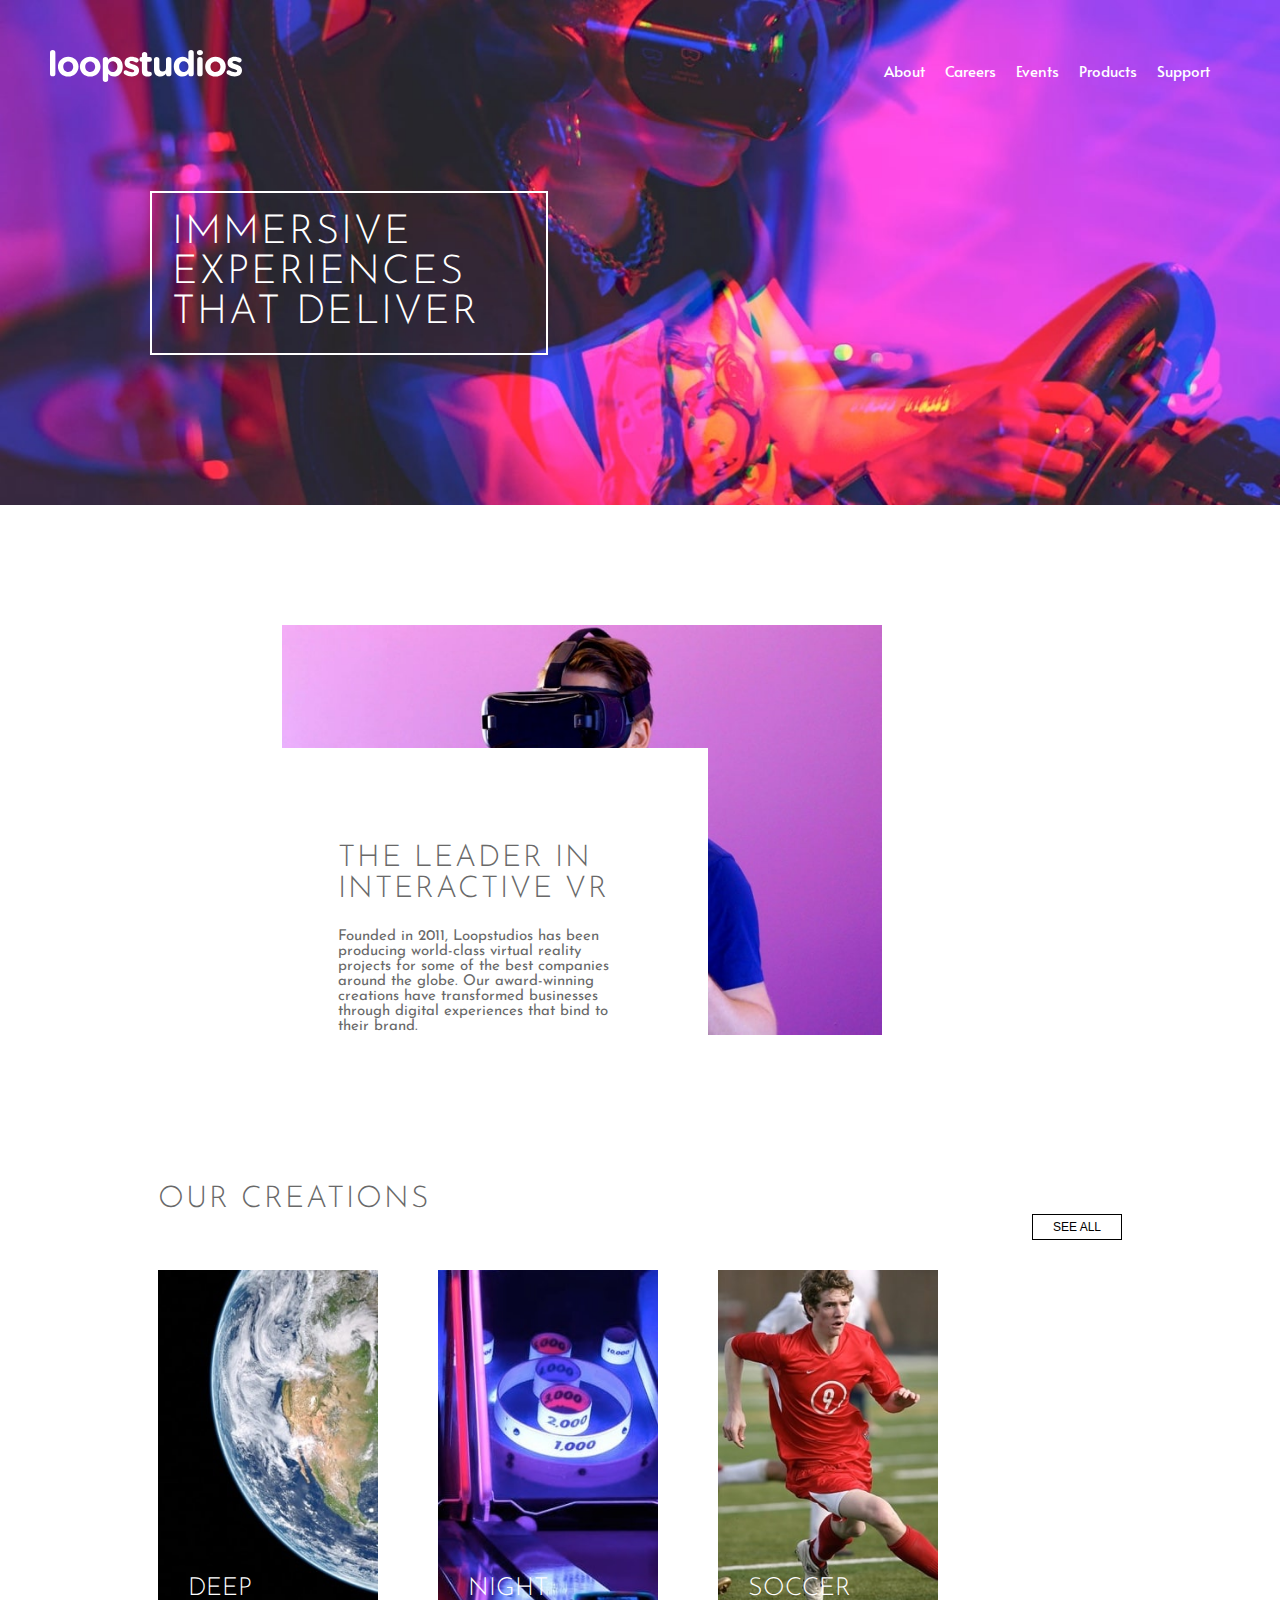
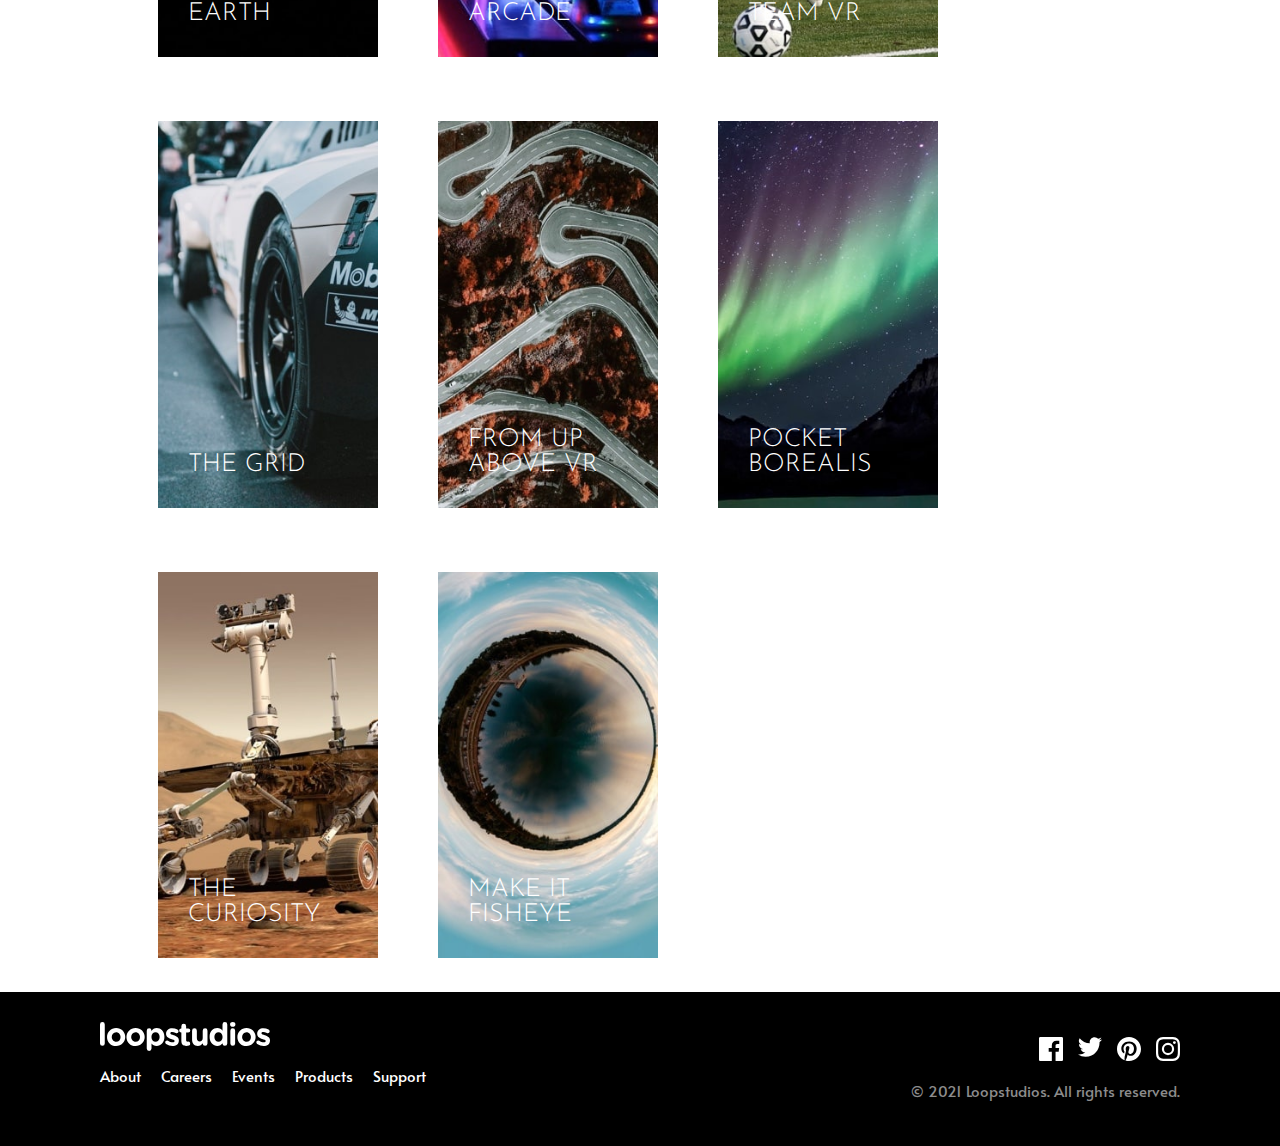
==== commit fde2f971: "Landing page footer" ====
--- a/landing_page/main/index.html
+++ b/landing_page/main/index.html
@@ -235,7 +235,7 @@
   </main>
 
   <footer>
-    <div class="footer-left">
+    <div class="footer-left footer-nav">
       <div class="footer-logo-image-wrapper">
         <img src="../main/images/logo.svg" alt="logo">
       </div>
--- a/landing_page/main/styles.css
+++ b/landing_page/main/styles.css
@@ -6,7 +6,8 @@
 }
 
 .main-main {
-    margin: 100px;
+    width: 80%;
+    margin: 0 auto;
 }
 
 /* HEADER */
@@ -23,36 +24,44 @@
     display: none;
 }
 
-.nav-mobile {
-    display: none;
-}
-
-.nav-desktop, .nav-mobile {
+/* NAVIGATIONS */
+
+.nav-desktop, .nav-mobile{
     display: flex;
     justify-content: space-between;
     font-family: 'Alata', sans-serif;
     font-weight: 400;
 }
 
-.nav-desktop ul, .nav-mobile ul {
+.footer-nav {
+    justify-content: space-between;
+    font-family: 'Alata', sans-serif;
+    font-weight: 400;
+}
+
+.nav-mobile {
+    display: none;
+}
+
+.nav-desktop ul, .nav-mobile ul, .footer-nav ul {
     margin: 0;
     list-style-type: none;
     display: flex;
     padding: 0;
 }
 
-.nav-desktop ul li, .nav-mobile ul li {
+.nav-desktop ul li, .nav-mobile ul li, .footer-nav ul li {
     padding: 10px 20px 10px 0;
 }
 
-.nav-desktop ul li a, .nav-mobile ul li a {
+.nav-desktop ul li a, .nav-mobile ul li a, .footer-nav ul li a {
     text-decoration: none;
     color: hsl(0, 0%, 100%);
     position: relative;
     padding-bottom: 5px;
 }
 
-.nav-desktop ul li a:active::before {
+.nav-desktop ul li a:hover::before, .footer-nav ul li a:hover::before {
     content: '';
     position: absolute;
     border-bottom: 2px solid white;
@@ -141,7 +150,7 @@
     cursor: pointer;
 }
 
-.section-header .see-btn:active {
+.section-header .see-btn:hover {
     color: hsl(0, 0%, 100%);
     background-color: hsl(0, 0%, 0%);
 }
@@ -164,6 +173,11 @@
 .creations-section-article {
     margin: 30px;
     position: relative;
+}
+
+.articles-desktop {
+    display: flex;
+    flex-wrap: wrap;
 }
 
 .creations-section-article h3 {
@@ -209,14 +223,15 @@
     padding: 30px 100px;
 }
 
-.footer-right ul {
+footer ul {
     padding: 0;
     list-style-type: none;
     display: flex;
     justify-content: flex-end;
 }
 
-ul li i {
+
+ul li a {
     color: hsl(0, 0%, 100%);
 }
 
@@ -238,7 +253,7 @@
     font-weight: 400;
 }
 
-.footer-right ul li a:active {
+.footer-right ul li a:hover {
     border-bottom: 2px solid white;
 }
 
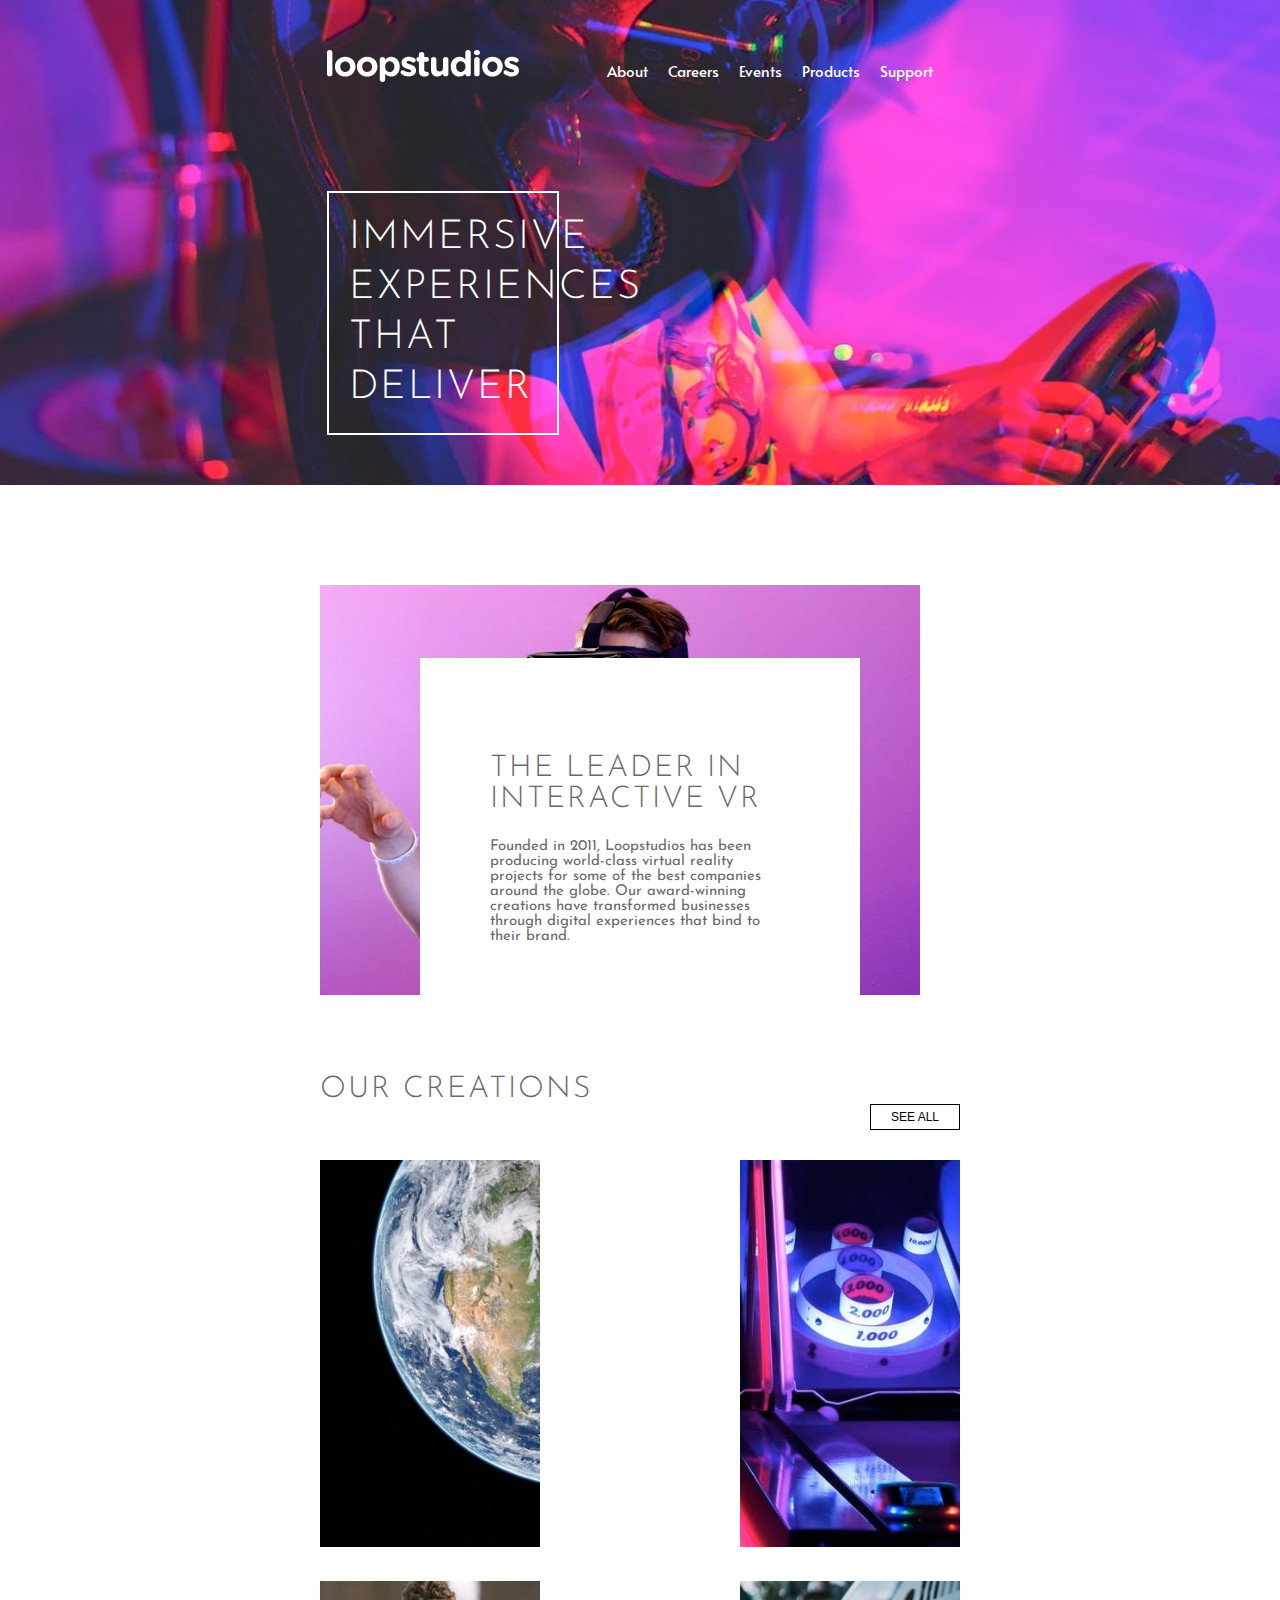
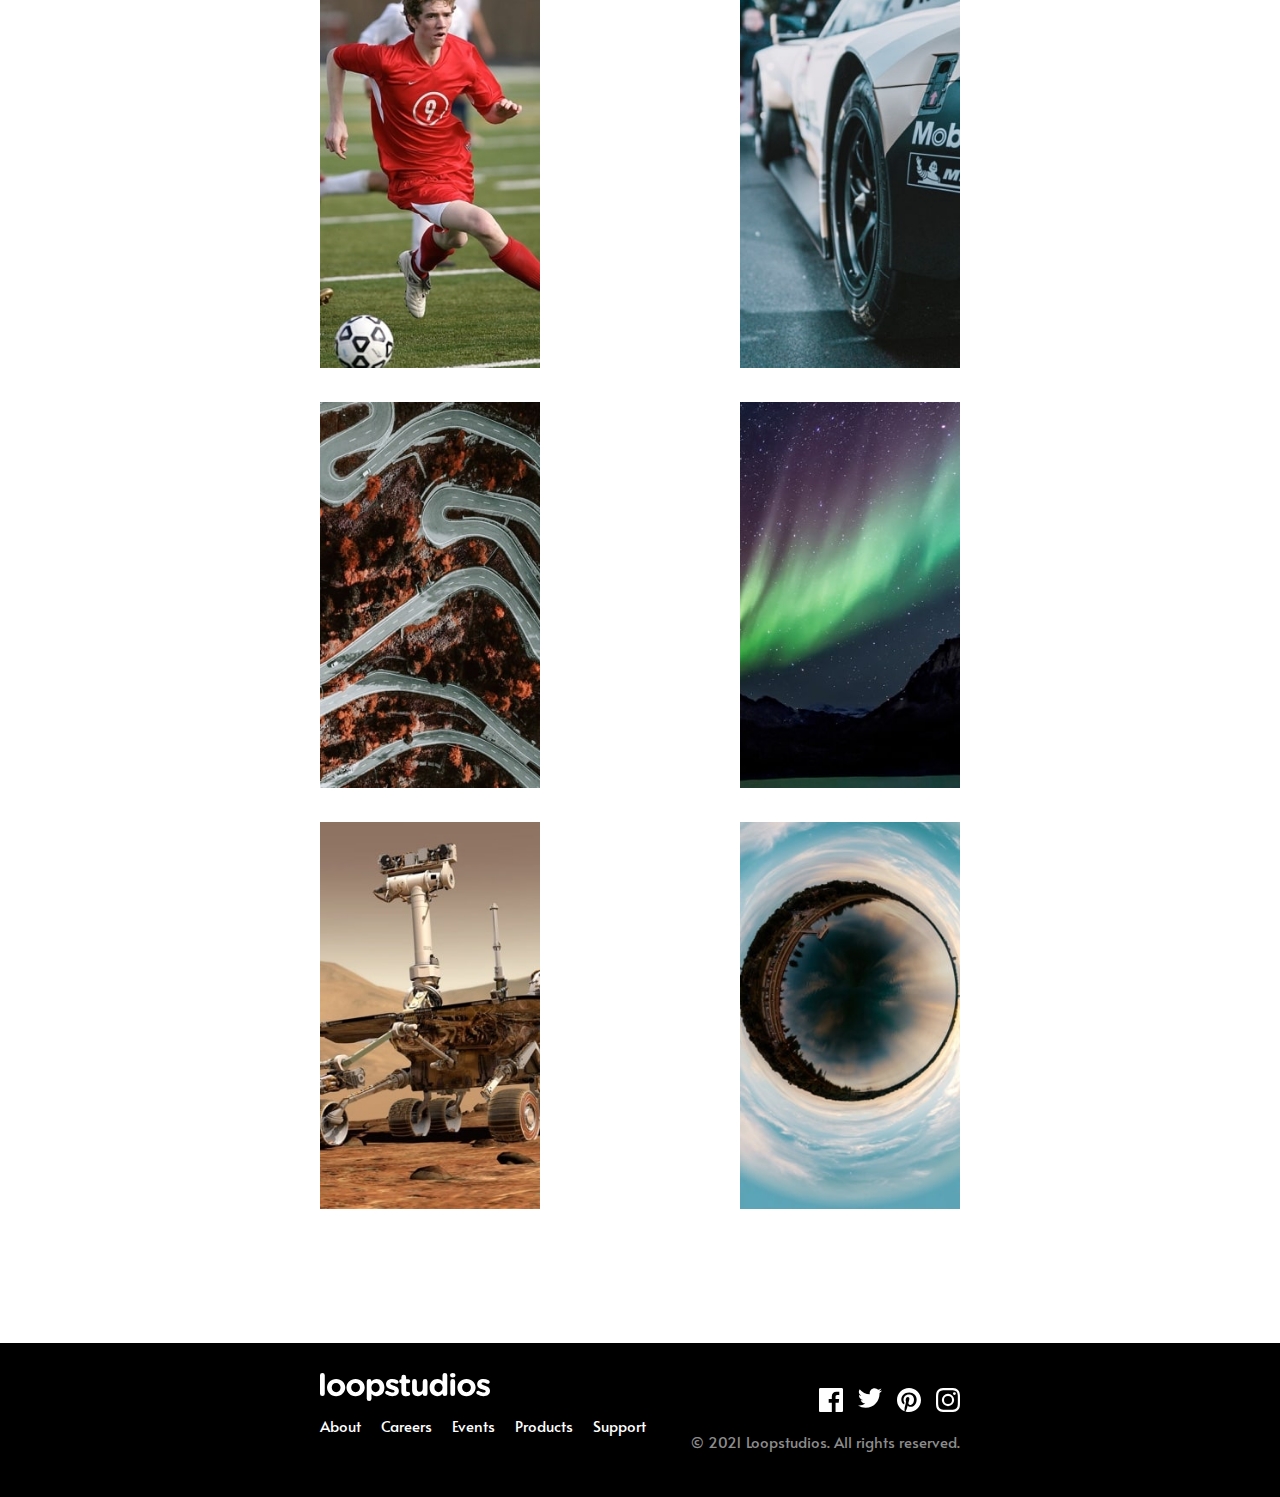
==== commit fb473d1d: "landing_page desktop ready" ====
--- a/landing_page/main/index.html
+++ b/landing_page/main/index.html
@@ -16,48 +16,11 @@
 
 <body>
   <header class="main-header">
-    <nav class="nav-desktop">
-      <div class="header-logo-image-wrapper">
-        <img src="../main/images/logo.svg" alt="logo">
-      </div>
-      <ul>
-        <li><a href="#">About</a></li>
-        <li><a href="#">Careers</a></li>
-        <li><a href="#">Events</a></li>
-        <li><a href="#">Products</a></li>
-        <li><a href="#">Support</a></li>
-      </ul>
-    </nav>
-
-    <nav class="nav-mobile">
-      <div class="header-logo-image-wrapper">
-        <img src="../main/images/logo.svg" alt="logo">
-      </div>
-
-      <div class="hamburger">
-        <svg xmlns="http://www.w3.org/2000/svg" width="24" height="16">
-          <g fill="#FFF" fill-rule="evenodd">
-            <path d="M0 0h24v2H0zM0 7h24v2H0zM0 14h24v2H0z" />
-          </g>
-        </svg>
-      </div>
-
-      <div class="exit">
-        <svg xmlns="http://www.w3.org/2000/svg" width="20" height="20">
-          <path
-            d="M17.778.808l1.414 1.414L11.414 10l7.778 7.778-1.414 1.414L10 11.414l-7.778 7.778-1.414-1.414L8.586 10 .808 2.222 2.222.808 10 8.586 17.778.808z"
-            fill="#FFF" fill-rule="evenodd" />
-        </svg>
-      </div>
-
-      <div class="nav-mobile-content">
-
-        <div class="nav-mobile-header-container">
-          <div class="header-logo-image-wrapper">
-            <img src="../main/images/logo.svg" alt="logo">
-          </div>
-        </div>
-
+    <div class="main-header-container">
+      <nav class="nav-desktop">
+        <div class="header-logo-image-wrapper">
+          <img src="../main/images/logo.svg" alt="logo">
+        </div>
         <ul>
           <li><a href="#">About</a></li>
           <li><a href="#">Careers</a></li>
@@ -65,12 +28,51 @@
           <li><a href="#">Products</a></li>
           <li><a href="#">Support</a></li>
         </ul>
-      </div>
-
-
-    </nav>
-
-    <h1>Immersive experiences that deliver</h1>
+      </nav>
+
+      <nav class="nav-mobile">
+        <div class="header-logo-image-wrapper">
+          <img src="../main/images/logo.svg" alt="logo">
+        </div>
+
+        <div class="hamburger">
+          <svg xmlns="http://www.w3.org/2000/svg" width="24" height="16">
+            <g fill="#FFF" fill-rule="evenodd">
+              <path d="M0 0h24v2H0zM0 7h24v2H0zM0 14h24v2H0z" />
+            </g>
+          </svg>
+        </div>
+
+        <div class="exit">
+          <svg xmlns="http://www.w3.org/2000/svg" width="20" height="20">
+            <path
+              d="M17.778.808l1.414 1.414L11.414 10l7.778 7.778-1.414 1.414L10 11.414l-7.778 7.778-1.414-1.414L8.586 10 .808 2.222 2.222.808 10 8.586 17.778.808z"
+              fill="#FFF" fill-rule="evenodd" />
+          </svg>
+        </div>
+
+        <div class="nav-mobile-content">
+
+          <div class="nav-mobile-header-container">
+            <div class="header-logo-image-wrapper">
+              <img src="../main/images/logo.svg" alt="logo">
+            </div>
+          </div>
+
+          <ul>
+            <li><a href="#">About</a></li>
+            <li><a href="#">Careers</a></li>
+            <li><a href="#">Events</a></li>
+            <li><a href="#">Products</a></li>
+            <li><a href="#">Support</a></li>
+          </ul>
+        </div>
+
+
+      </nav>
+
+      <h1>Immersive experiences that deliver</h1>
+    </div>
   </header>
 
   <main class="main-main">
@@ -235,65 +237,67 @@
   </main>
 
   <footer>
-    <div class="footer-left footer-nav">
-      <div class="footer-logo-image-wrapper">
-        <img src="../main/images/logo.svg" alt="logo">
+    <div class="footer-container">
+      <div class="footer-left footer-nav">
+        <div class="footer-logo-image-wrapper">
+          <img src="../main/images/logo.svg" alt="logo">
+        </div>
+        <nav>
+          <ul>
+            <li><a href="#">About</a></li>
+            <li><a href="#">Careers</a></li>
+            <li><a href="#">Events</a></li>
+            <li><a href="#">Products</a></li>
+            <li><a href="#">Support</a></li>
+          </ul>
+        </nav>
       </div>
-      <nav>
+
+      <div class="footer-right">
         <ul>
-          <li><a href="#">About</a></li>
-          <li><a href="#">Careers</a></li>
-          <li><a href="#">Events</a></li>
-          <li><a href="#">Products</a></li>
-          <li><a href="#">Support</a></li>
+          <li>
+            <a href="#">
+              <svg xmlns="http://www.w3.org/2000/svg" width="24" height="24">
+                <path
+                  d="M22.675 0H1.325C.593 0 0 .593 0 1.325v21.351C0 23.407.593 24 1.325 24H12.82v-9.294H9.692v-3.622h3.128V8.413c0-3.1 1.893-4.788 4.659-4.788 1.325 0 2.463.099 2.795.143v3.24l-1.918.001c-1.504 0-1.795.715-1.795 1.763v2.313h3.587l-.467 3.622h-3.12V24h6.116c.73 0 1.323-.593 1.323-1.325V1.325C24 .593 23.407 0 22.675 0z"
+                  fill="#FFF" fill-rule="nonzero" />
+              </svg>
+            </a>
+          </li>
+          <li>
+            <a href="#">
+              <svg xmlns="http://www.w3.org/2000/svg" width="24" height="20">
+                <path
+                  d="M24 2.557a9.83 9.83 0 01-2.828.775A4.932 4.932 0 0023.337.608a9.864 9.864 0 01-3.127 1.195A4.916 4.916 0 0016.616.248c-3.179 0-5.515 2.966-4.797 6.045A13.978 13.978 0 011.671 1.149a4.93 4.93 0 001.523 6.574 4.903 4.903 0 01-2.229-.616c-.054 2.281 1.581 4.415 3.949 4.89a4.935 4.935 0 01-2.224.084 4.928 4.928 0 004.6 3.419A9.9 9.9 0 010 17.54a13.94 13.94 0 007.548 2.212c9.142 0 14.307-7.721 13.995-14.646A10.025 10.025 0 0024 2.557z"
+                  fill="#FFF" fill-rule="nonzero" />
+              </svg>
+            </a>
+          </li>
+          <li>
+            <a href="#">
+              <svg xmlns="http://www.w3.org/2000/svg" width="24" height="24">
+                <path
+                  d="M12 0C5.373 0 0 5.372 0 12c0 5.084 3.163 9.426 7.627 11.174-.105-.949-.2-2.405.042-3.441.218-.937 1.407-5.965 1.407-5.965s-.359-.719-.359-1.782c0-1.668.967-2.914 2.171-2.914 1.023 0 1.518.769 1.518 1.69 0 1.029-.655 2.568-.994 3.995-.283 1.194.599 2.169 1.777 2.169 2.133 0 3.772-2.249 3.772-5.495 0-2.873-2.064-4.882-5.012-4.882-3.414 0-5.418 2.561-5.418 5.207 0 1.031.397 2.138.893 2.738a.36.36 0 01.083.345l-.333 1.36c-.053.22-.174.267-.402.161-1.499-.698-2.436-2.889-2.436-4.649 0-3.785 2.75-7.262 7.929-7.262 4.163 0 7.398 2.967 7.398 6.931 0 4.136-2.607 7.464-6.227 7.464-1.216 0-2.359-.631-2.75-1.378l-.748 2.853c-.271 1.043-1.002 2.35-1.492 3.146C9.57 23.812 10.763 24 12 24c6.627 0 12-5.373 12-12 0-6.628-5.373-12-12-12z"
+                  fill="#FFF" fill-rule="nonzero" />
+              </svg>
+            </a>
+
+          </li>
+          <li>
+            <a href="#">
+              <svg xmlns="http://www.w3.org/2000/svg" width="24" height="24">
+                <path
+                  d="M12 2.163c3.204 0 3.584.012 4.85.07 3.252.148 4.771 1.691 4.919 4.919.058 1.265.069 1.645.069 4.849 0 3.205-.012 3.584-.069 4.849-.149 3.225-1.664 4.771-4.919 4.919-1.266.058-1.644.07-4.85.07-3.204 0-3.584-.012-4.849-.07-3.26-.149-4.771-1.699-4.919-4.92-.058-1.265-.07-1.644-.07-4.849 0-3.204.013-3.583.07-4.849.149-3.227 1.664-4.771 4.919-4.919 1.266-.057 1.645-.069 4.849-.069zM12 0C8.741 0 8.333.014 7.053.072 2.695.272.273 2.69.073 7.052.014 8.333 0 8.741 0 12c0 3.259.014 3.668.072 4.948.2 4.358 2.618 6.78 6.98 6.98C8.333 23.986 8.741 24 12 24c3.259 0 3.668-.014 4.948-.072 4.354-.2 6.782-2.618 6.979-6.98.059-1.28.073-1.689.073-4.948 0-3.259-.014-3.667-.072-4.947-.196-4.354-2.617-6.78-6.979-6.98C15.668.014 15.259 0 12 0zm0 5.838a6.162 6.162 0 100 12.324 6.162 6.162 0 000-12.324zM12 16a4 4 0 110-8 4 4 0 010 8zm6.406-11.845a1.44 1.44 0 100 2.881 1.44 1.44 0 000-2.881z"
+                  fill="#FFF" fill-rule="nonzero" />
+              </svg>
+            </a>
+
+          </li>
         </ul>
-      </nav>
+        <p>© 2021 Loopstudios. All rights reserved.</p>
+      </div>
     </div>
 
-    <div class="footer-right">
-      <ul>
-        <li>
-          <a href="#">
-            <svg xmlns="http://www.w3.org/2000/svg" width="24" height="24">
-              <path
-                d="M22.675 0H1.325C.593 0 0 .593 0 1.325v21.351C0 23.407.593 24 1.325 24H12.82v-9.294H9.692v-3.622h3.128V8.413c0-3.1 1.893-4.788 4.659-4.788 1.325 0 2.463.099 2.795.143v3.24l-1.918.001c-1.504 0-1.795.715-1.795 1.763v2.313h3.587l-.467 3.622h-3.12V24h6.116c.73 0 1.323-.593 1.323-1.325V1.325C24 .593 23.407 0 22.675 0z"
-                fill="#FFF" fill-rule="nonzero" />
-            </svg>
-          </a>
-        </li>
-        <li>
-          <a href="#">
-            <svg xmlns="http://www.w3.org/2000/svg" width="24" height="20">
-              <path
-                d="M24 2.557a9.83 9.83 0 01-2.828.775A4.932 4.932 0 0023.337.608a9.864 9.864 0 01-3.127 1.195A4.916 4.916 0 0016.616.248c-3.179 0-5.515 2.966-4.797 6.045A13.978 13.978 0 011.671 1.149a4.93 4.93 0 001.523 6.574 4.903 4.903 0 01-2.229-.616c-.054 2.281 1.581 4.415 3.949 4.89a4.935 4.935 0 01-2.224.084 4.928 4.928 0 004.6 3.419A9.9 9.9 0 010 17.54a13.94 13.94 0 007.548 2.212c9.142 0 14.307-7.721 13.995-14.646A10.025 10.025 0 0024 2.557z"
-                fill="#FFF" fill-rule="nonzero" />
-            </svg>
-          </a>
-        </li>
-        <li>
-          <a href="#">
-            <svg xmlns="http://www.w3.org/2000/svg" width="24" height="24">
-              <path
-                d="M12 0C5.373 0 0 5.372 0 12c0 5.084 3.163 9.426 7.627 11.174-.105-.949-.2-2.405.042-3.441.218-.937 1.407-5.965 1.407-5.965s-.359-.719-.359-1.782c0-1.668.967-2.914 2.171-2.914 1.023 0 1.518.769 1.518 1.69 0 1.029-.655 2.568-.994 3.995-.283 1.194.599 2.169 1.777 2.169 2.133 0 3.772-2.249 3.772-5.495 0-2.873-2.064-4.882-5.012-4.882-3.414 0-5.418 2.561-5.418 5.207 0 1.031.397 2.138.893 2.738a.36.36 0 01.083.345l-.333 1.36c-.053.22-.174.267-.402.161-1.499-.698-2.436-2.889-2.436-4.649 0-3.785 2.75-7.262 7.929-7.262 4.163 0 7.398 2.967 7.398 6.931 0 4.136-2.607 7.464-6.227 7.464-1.216 0-2.359-.631-2.75-1.378l-.748 2.853c-.271 1.043-1.002 2.35-1.492 3.146C9.57 23.812 10.763 24 12 24c6.627 0 12-5.373 12-12 0-6.628-5.373-12-12-12z"
-                fill="#FFF" fill-rule="nonzero" />
-            </svg>
-          </a>
-
-        </li>
-        <li>
-          <a href="#">
-            <svg xmlns="http://www.w3.org/2000/svg" width="24" height="24">
-              <path
-                d="M12 2.163c3.204 0 3.584.012 4.85.07 3.252.148 4.771 1.691 4.919 4.919.058 1.265.069 1.645.069 4.849 0 3.205-.012 3.584-.069 4.849-.149 3.225-1.664 4.771-4.919 4.919-1.266.058-1.644.07-4.85.07-3.204 0-3.584-.012-4.849-.07-3.26-.149-4.771-1.699-4.919-4.92-.058-1.265-.07-1.644-.07-4.849 0-3.204.013-3.583.07-4.849.149-3.227 1.664-4.771 4.919-4.919 1.266-.057 1.645-.069 4.849-.069zM12 0C8.741 0 8.333.014 7.053.072 2.695.272.273 2.69.073 7.052.014 8.333 0 8.741 0 12c0 3.259.014 3.668.072 4.948.2 4.358 2.618 6.78 6.98 6.98C8.333 23.986 8.741 24 12 24c3.259 0 3.668-.014 4.948-.072 4.354-.2 6.782-2.618 6.979-6.98.059-1.28.073-1.689.073-4.948 0-3.259-.014-3.667-.072-4.947-.196-4.354-2.617-6.78-6.979-6.98C15.668.014 15.259 0 12 0zm0 5.838a6.162 6.162 0 100 12.324 6.162 6.162 0 000-12.324zM12 16a4 4 0 110-8 4 4 0 010 8zm6.406-11.845a1.44 1.44 0 100 2.881 1.44 1.44 0 000-2.881z"
-                fill="#FFF" fill-rule="nonzero" />
-            </svg>
-          </a>
-
-        </li>
-      </ul>
-      <p>© 2021 Loopstudios. All rights reserved.</p>
-    </div>
-
   </footer>
 
 </body>
--- a/landing_page/main/styles.css
+++ b/landing_page/main/styles.css
@@ -6,8 +6,8 @@
 }
 
 .main-main {
-    width: 80%;
-    margin: 0 auto;
+    width: 50%;
+    margin: 100px auto;
 }
 
 /* HEADER */
@@ -20,13 +20,19 @@
     padding: 50px;
 }
 
+
+.main-header-container {
+    width: 53%;
+    margin: 0 auto;
+}
+
 .hamburger {
     display: none;
 }
 
 /* NAVIGATIONS */
 
-.nav-desktop, .nav-mobile{
+.nav-desktop, .nav-mobile {
     display: flex;
     justify-content: space-between;
     font-family: 'Alata', sans-serif;
@@ -74,14 +80,16 @@
 
 .main-header h1 {
     width: 30%;
-    margin: 100px;
+    margin: 100px 0 0 0 ;
     padding: 20px;
     border: 2px solid hsl(0, 0%, 100%);
     font-family: 'Josefin Sans', sans-serif;
     font-size: 40px;
     font-weight: 300;
     text-transform: uppercase;
-    letter-spacing: 2px;
+    letter-spacing: 2px;    
+    line-height: 50px;
+
 }
 
 
@@ -91,8 +99,8 @@
     display: flex;
     align-items: end;
     position: relative;
-    width: 70%;
-    margin: 120px auto;
+    /* width: 70%;
+    margin: 120px auto; */
     color: hsl(0, 0%, 41%);
 }
 
@@ -102,8 +110,8 @@
     width: 300px;
     background-color: hsl(0, 0%, 100%);
     position: absolute;
-    right: 290px;
-    bottom: -80px;
+    bottom: -30px;
+    right: 100px;
 }
 
 .leader-section-content h2 {
@@ -126,7 +134,7 @@
 .section-header {
     display: flex;
     justify-content: space-between;
-    margin: 0 30px;
+    margin: 50px 0 0 0;
     color: hsl(0, 0%, 41%);
 }
 
@@ -171,13 +179,15 @@
 }
 
 .creations-section-article {
-    margin: 30px;
-    position: relative;
+    margin-bottom: 30px;
+    /* position: relative; */
 }
 
 .articles-desktop {
     display: flex;
     flex-wrap: wrap;
+    justify-content: space-between;
+    margin-top: 30px;
 }
 
 .creations-section-article h3 {
@@ -216,11 +226,17 @@
 footer {
     font-family: 'Josefin Sans', sans-serif;
 
-    display: flex;
-    justify-content: space-between;
+
     background-color: hsl(0, 0%, 0%);
     color: hsl(0, 0%, 100%);
+}
+
+.footer-container {
+    display: flex;
+    justify-content: space-between;
     padding: 30px 100px;
+    width: 50%;
+    margin: 0 auto;
 }
 
 footer ul {
@@ -368,7 +384,6 @@
         margin: 0 auto;
         display: block;
         width: 100%;
-
     }
 
     .leader-section-image-wrapper {
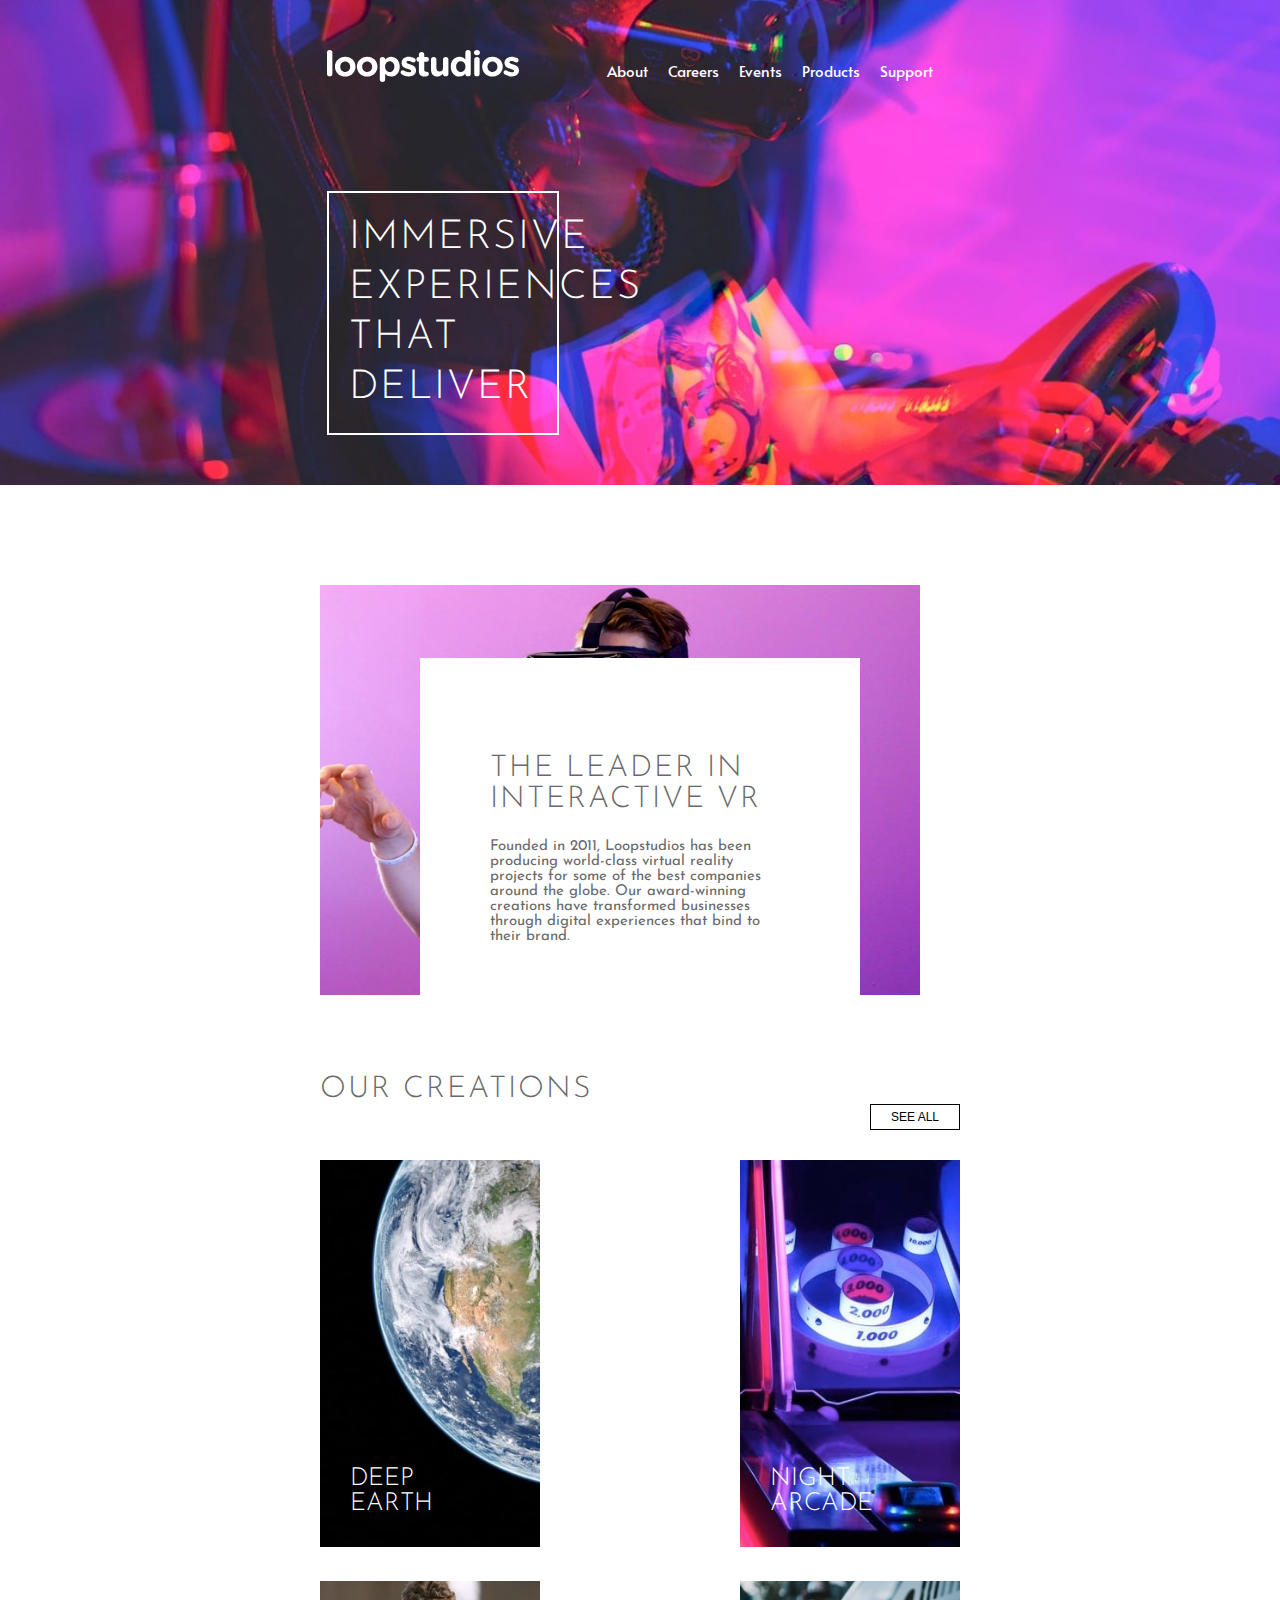
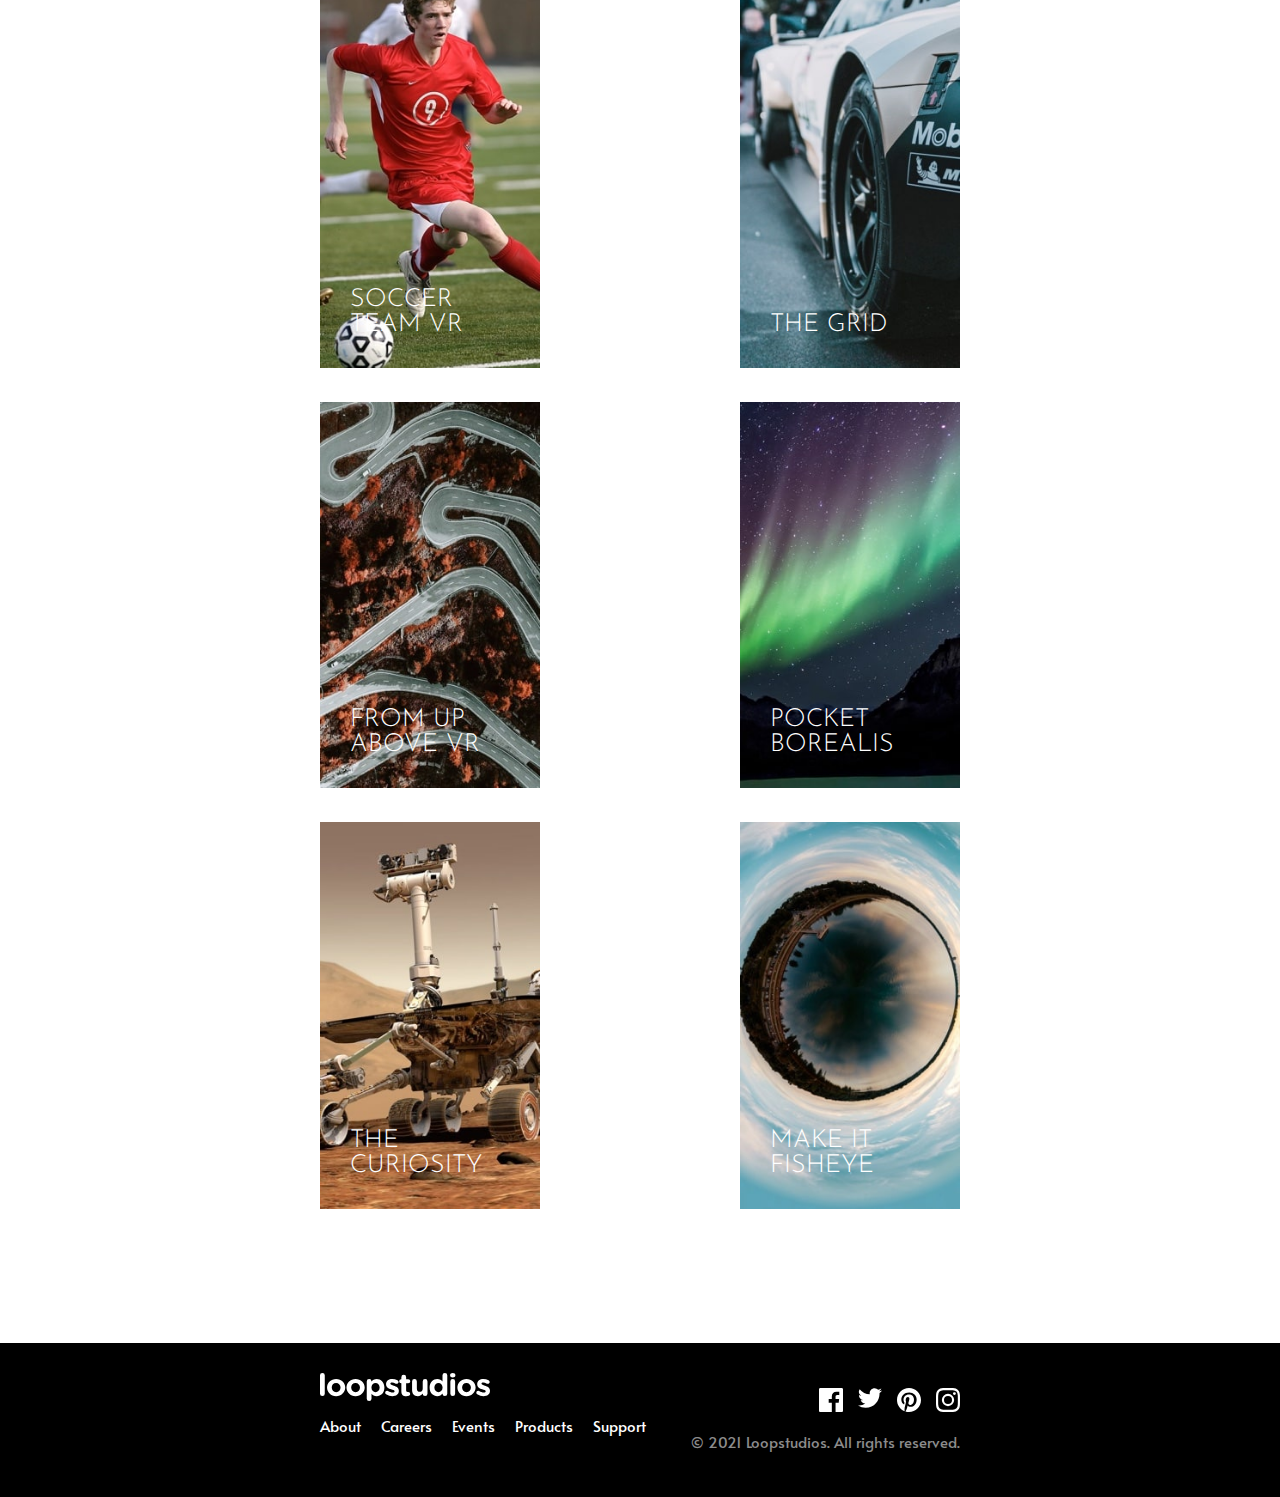
==== commit 984d7e73: "landing_page toggleNav ready" ====
--- a/landing_page/main/index.html
+++ b/landing_page/main/index.html
@@ -9,6 +9,7 @@
   <link rel="icon" type="image/png" sizes="32x32" href="./images/favicon-32x32.png">
 
   <link rel="stylesheet" href="styles.css">
+  <script src="./script.js" type="module"></script>
 
   <title>Frontend Mentor | Loopstudios landing page</title>
 
--- a/landing_page/main/styles.css
+++ b/landing_page/main/styles.css
@@ -80,14 +80,14 @@
 
 .main-header h1 {
     width: 30%;
-    margin: 100px 0 0 0 ;
+    margin: 100px 0 0 0;
     padding: 20px;
     border: 2px solid hsl(0, 0%, 100%);
     font-family: 'Josefin Sans', sans-serif;
     font-size: 40px;
     font-weight: 300;
     text-transform: uppercase;
-    letter-spacing: 2px;    
+    letter-spacing: 2px;
     line-height: 50px;
 
 }
@@ -180,7 +180,7 @@
 
 .creations-section-article {
     margin-bottom: 30px;
-    /* position: relative; */
+    position: relative;
 }
 
 .articles-desktop {
@@ -287,12 +287,13 @@
 
     .main-main {
         margin: 30px;
+        width: auto;
     }
 
     /* HEADER */
 
     .nav-desktop {
-        display: none
+        display: none;
     }
 
     .nav-mobile {
@@ -302,6 +303,11 @@
     .main-header {
         padding: 50px 20px;
         background-image: url('../main/images/mobile/image-hero.jpg');
+    }
+
+    .main-header-container {
+        width: auto;
+        margin: 0;
     }
 
     .main-header ul {
@@ -333,10 +339,6 @@
 
     .exit {
         display: none;
-    }
-
-    .hamburger:active+.exit {
-        display: block;
         position: absolute;
         background-color: black;
         color: #ffffff;
@@ -348,8 +350,8 @@
         text-align: center;
     }
 
-    .hamburger:active~.nav-mobile-content {
-        display: block;
+    .hamburger~.nav-mobile-content {
+        display: none;
         position: absolute;
         background-color: black;
         color: #ffffff;
@@ -361,7 +363,7 @@
         text-align: center;
     }
 
-    .hamburger:active~.nav-mobile-content ul {
+    .hamburger~.nav-mobile-content ul {
         display: block;
         background-color: black;
         text-align: start;
@@ -372,11 +374,12 @@
         font-weight: 300;
     }
 
-    .hamburger:active~.nav-mobile-content ul li {
+    .hamburger~.nav-mobile-content ul li {
         padding-bottom: 20px;
     }
 
-    .exit:active+.nav-mobile-content, .exit:active {
+
+    .exit .nav-mobile-content, .exit {
         display: none;
     }
 
@@ -452,10 +455,12 @@
 
     /* FOOTER */
 
-    footer {
+    .footer-container {
         flex-direction: column;
         align-items: center;
         padding: 40px;
+        margin: 0;
+        width: auto;
     }
 
     .footer-left nav {
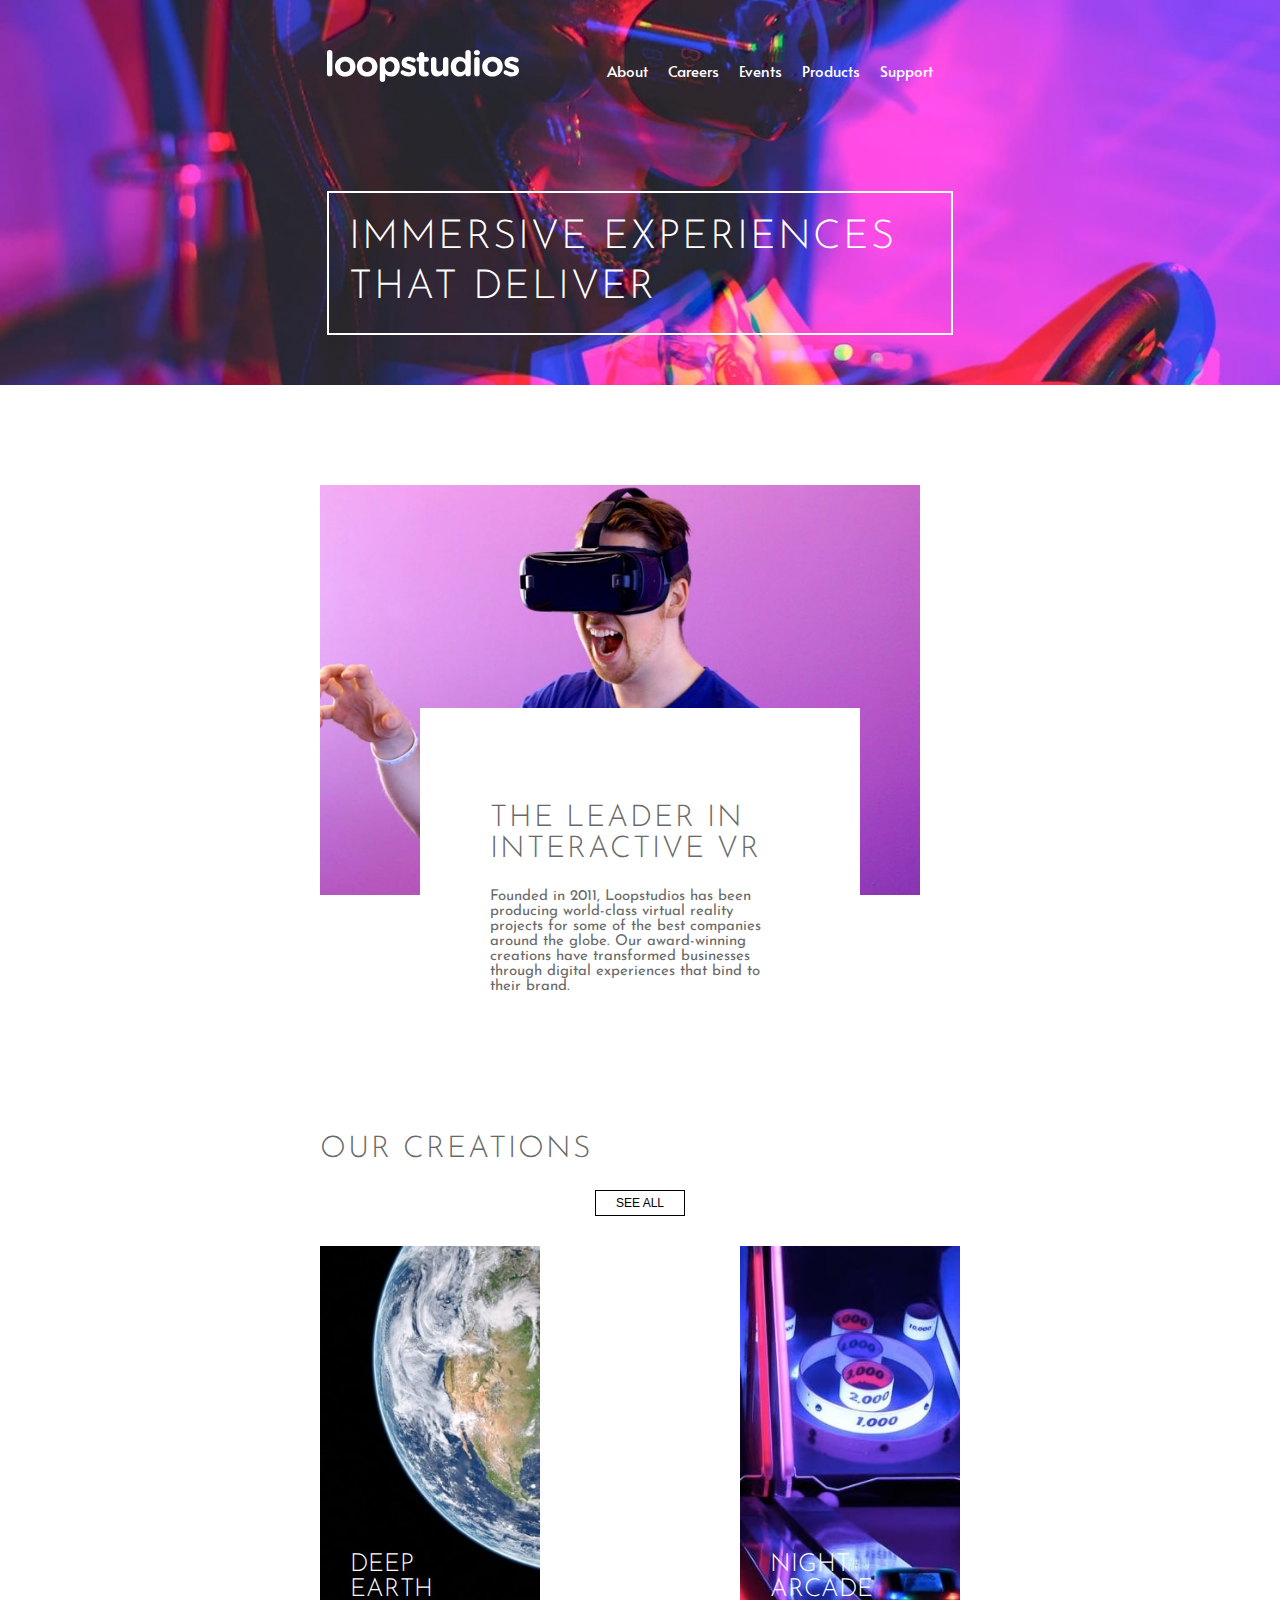
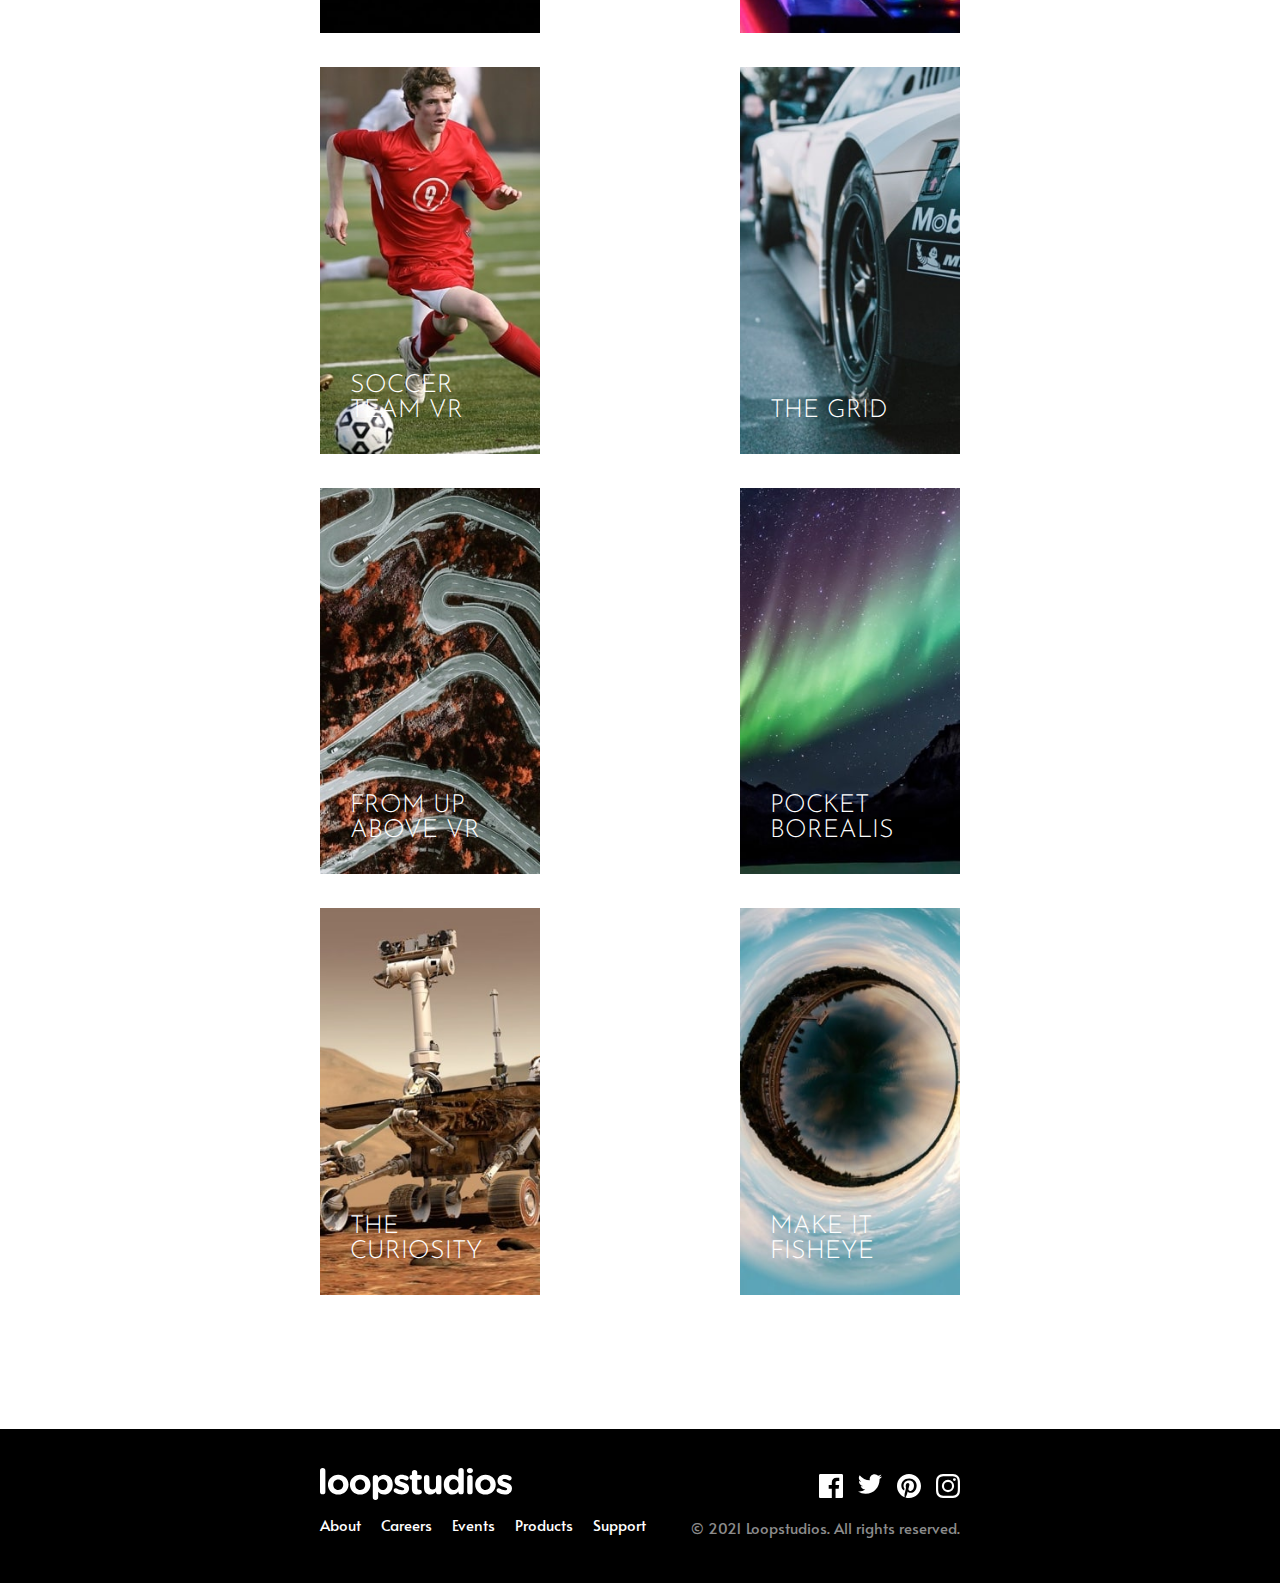
==== commit ad381698: "landing_page ready" ====
--- a/landing_page/main/index.html
+++ b/landing_page/main/index.html
@@ -19,9 +19,13 @@
   <header class="main-header">
     <div class="main-header-container">
       <nav class="nav-desktop">
-        <div class="header-logo-image-wrapper">
-          <img src="../main/images/logo.svg" alt="logo">
-        </div>
+
+        <a href="http://127.0.0.1:5500/landing_page/main/index.html">
+          <div class="header-logo-image-wrapper">
+            <img src="../main/images/logo.svg" alt="logo">
+          </div>
+        </a>
+
         <ul>
           <li><a href="#">About</a></li>
           <li><a href="#">Careers</a></li>
@@ -32,9 +36,11 @@
       </nav>
 
       <nav class="nav-mobile">
-        <div class="header-logo-image-wrapper">
-          <img src="../main/images/logo.svg" alt="logo">
-        </div>
+        <a href="http://127.0.0.1:5500/landing_page/main/index.html">
+          <div class="header-logo-image-wrapper">
+            <img src="../main/images/logo.svg" alt="logo">
+          </div>
+        </a>
 
         <div class="hamburger">
           <svg xmlns="http://www.w3.org/2000/svg" width="24" height="16">
@@ -240,9 +246,11 @@
   <footer>
     <div class="footer-container">
       <div class="footer-left footer-nav">
-        <div class="footer-logo-image-wrapper">
-          <img src="../main/images/logo.svg" alt="logo">
-        </div>
+        <a href="http://127.0.0.1:5500/landing_page/main/index.html">
+          <div class="header-logo-image-wrapper">
+            <img src="../main/images/logo.svg" alt="logo">
+          </div>
+        </a>
         <nav>
           <ul>
             <li><a href="#">About</a></li>
--- a/landing_page/main/styles.css
+++ b/landing_page/main/styles.css
@@ -211,12 +211,12 @@
     width: 100%;
 }
 
-.creations-section-article:active img {
+.creations-section-article:hover img {
     width: 100%;
     opacity: 0.5;
 }
 
-.creations-section-article:active h3 {
+.creations-section-article:hover h3 {
     color: #000000;
 }
 
@@ -479,4 +479,64 @@
     .footer-right ul {
         justify-content: center;
     }
+}
+
+@media screen and (max-width: 1500px) {
+
+    .main-header h1 {
+        width: fit-content;
+    }
+
+    .leader-section-content {
+        bottom: -180px;
+    }
+
+    .creations-section {
+        margin-top: 210px;
+    }
+
+    .section-header {
+        flex-direction: column;
+    }
+    
+    .section-header button {
+        margin: 0 auto;
+    }
+
+    .footer-container {
+        align-items: center;
+    }
+}
+
+@media screen and (max-width: 1200px) {
+
+    .main-header-container {
+        margin: 0;
+    }
+
+    .nav-desktop {
+        flex-direction: column;
+    }
+
+    .leader-section-content {
+        bottom: -270px;
+        right: -100px;
+    }
+
+    .creations-section {
+        margin-top: 280px;
+    }
+
+    .footer-container {
+        flex-direction: column;
+    }
+
+    .footer-left nav ul {
+        flex-direction: column;
+        align-items: center;
+    }
+
+    .footer-right ul {
+        justify-content: center;
+    }
 }